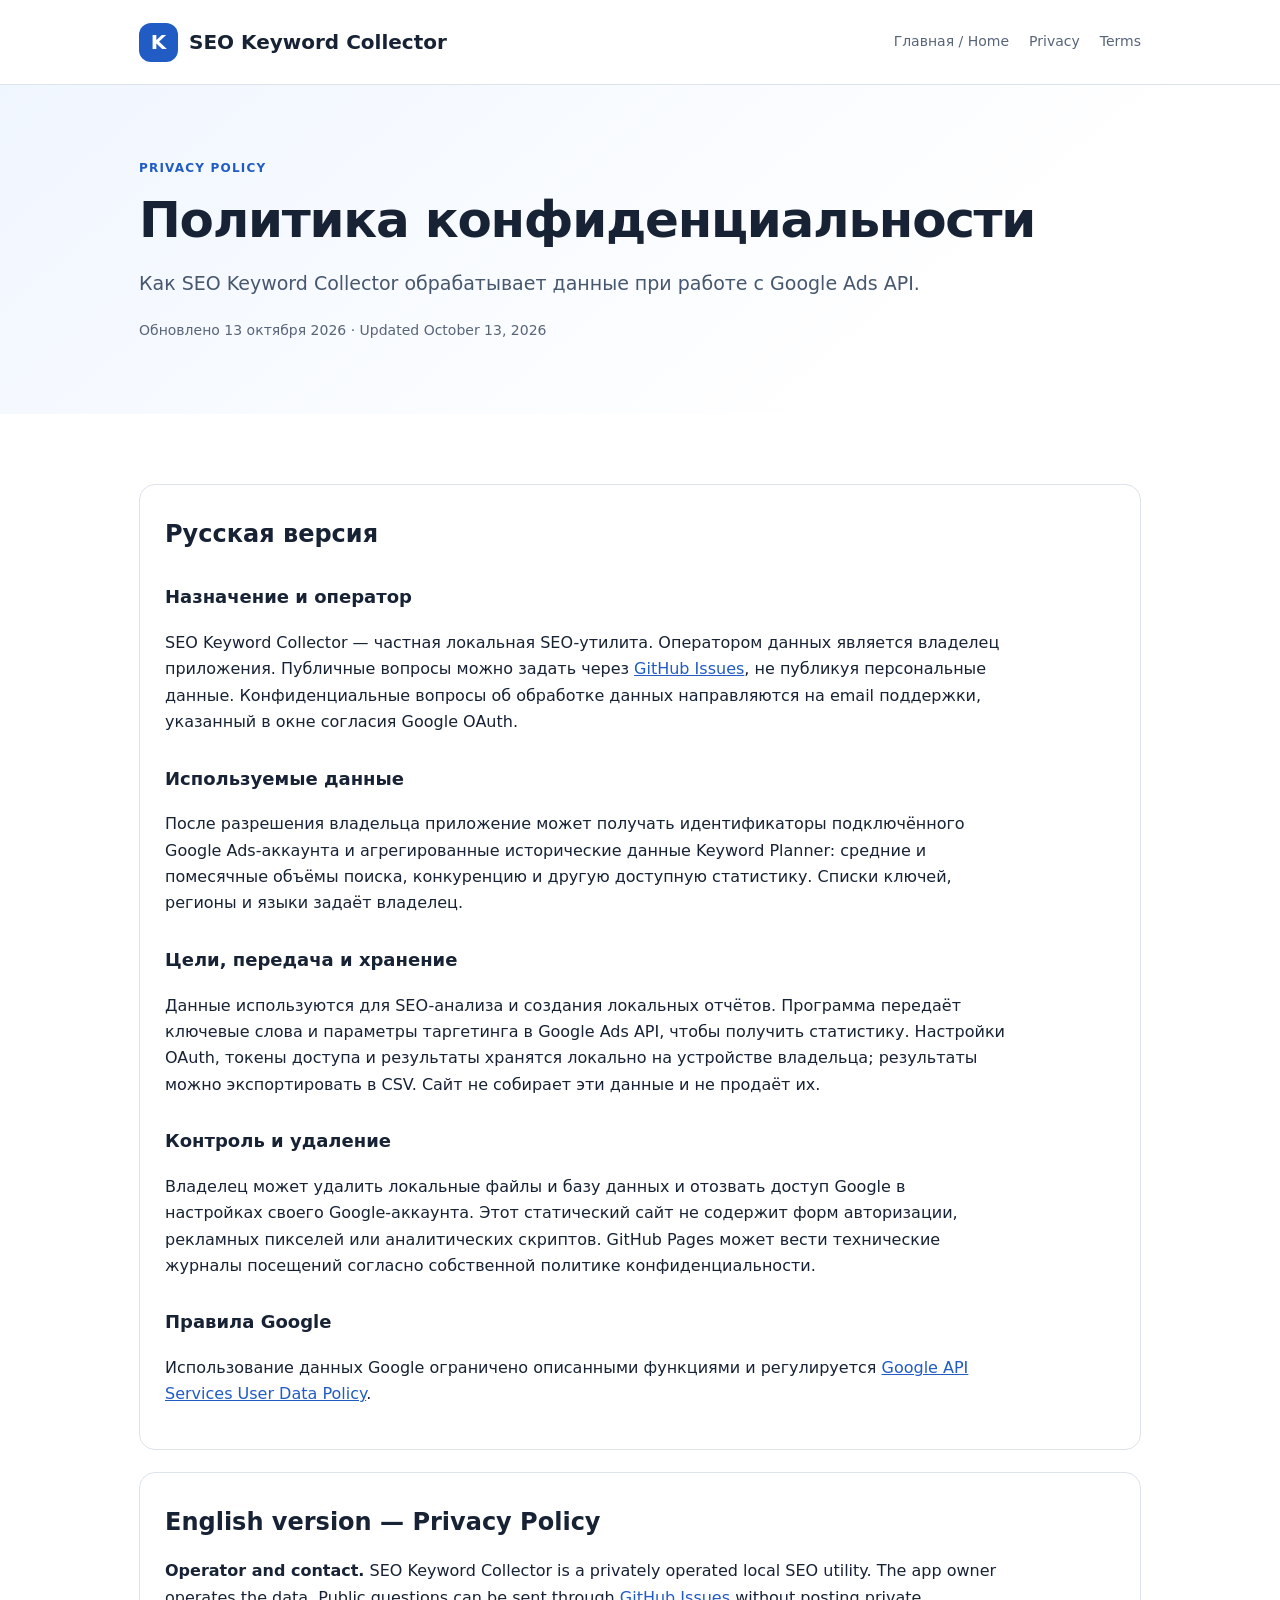
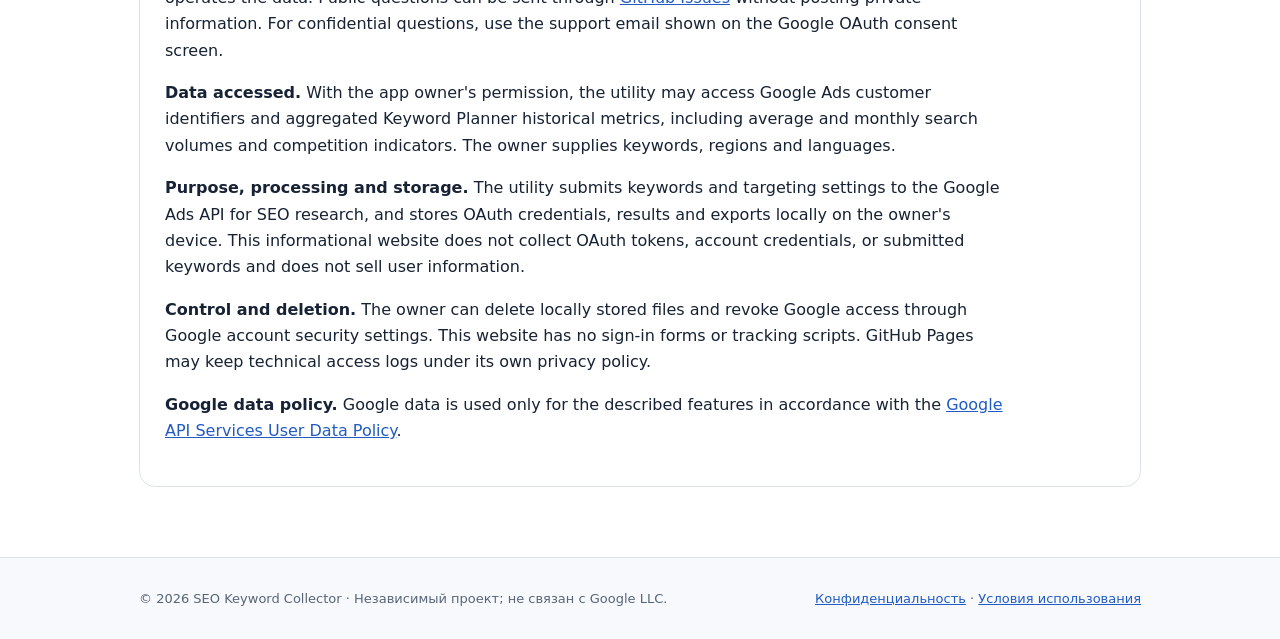
==== privacy.html @ 07c45382 "Publish SEO Keyword Collector site: privacy.html" ====
<!doctype html><html lang="ru"><head><meta charset="utf-8"><meta name="viewport" content="width=device-width,initial-scale=1"><meta name="description" content="Политика конфиденциальности SEO Keyword Collector."><title>Privacy Policy / Политика конфиденциальности — SEO Keyword Collector</title><link rel="stylesheet" href="/style.css"></head><body><header class="top"><div class="container"><a class="brand" href="/"><span>K</span>SEO Keyword Collector</a><nav><a href="/">Главная / Home</a><a href="/privacy.html">Privacy</a><a href="/terms.html">Terms</a></nav></div></header><main><section class="hero"><div class="container"><p class="eyebrow">Privacy Policy</p><h1>Политика конфиденциальности</h1><p class="lead">Как SEO Keyword Collector обрабатывает данные при работе с Google Ads API.</p><p class="small">Обновлено 13 октября 2026 · Updated October 13, 2026</p></div></section><section class="section"><div class="container"><div class="panel"><h2>Русская версия</h2><h3>Назначение и оператор</h3><p>SEO Keyword Collector — частная локальная SEO-утилита. Оператором данных является владелец приложения. Публичные вопросы можно задать через <a href="https://github.com/vera28101981/vera28101981.github.io/issues">GitHub Issues</a>, не публикуя персональные данные. Конфиденциальные вопросы об обработке данных направляются на email поддержки, указанный в окне согласия Google OAuth.</p><h3>Используемые данные</h3><p>После разрешения владельца приложение может получать идентификаторы подключённого Google Ads-аккаунта и агрегированные исторические данные Keyword Planner: средние и помесячные объёмы поиска, конкуренцию и другую доступную статистику. Списки ключей, регионы и языки задаёт владелец.</p><h3>Цели, передача и хранение</h3><p>Данные используются для SEO-анализа и создания локальных отчётов. Программа передаёт ключевые слова и параметры таргетинга в Google Ads API, чтобы получить статистику. Настройки OAuth, токены доступа и результаты хранятся локально на устройстве владельца; результаты можно экспортировать в CSV. Сайт не собирает эти данные и не продаёт их.</p><h3>Контроль и удаление</h3><p>Владелец может удалить локальные файлы и базу данных и отозвать доступ Google в настройках своего Google-аккаунта. Этот статический сайт не содержит форм авторизации, рекламных пикселей или аналитических скриптов. GitHub Pages может вести технические журналы посещений согласно собственной политике конфиденциальности.</p><h3>Правила Google</h3><p>Использование данных Google ограничено описанными функциями и регулируется <a href="https://developers.google.com/terms/api-services-user-data-policy">Google API Services User Data Policy</a>.</p></div><div class="panel"><h2>English version — Privacy Policy</h2><p><strong>Operator and contact.</strong> SEO Keyword Collector is a privately operated local SEO utility. The app owner operates the data. Public questions can be sent through <a href="https://github.com/vera28101981/vera28101981.github.io/issues">GitHub Issues</a> without posting private information. For confidential questions, use the support email shown on the Google OAuth consent screen.</p><p><strong>Data accessed.</strong> With the app owner's permission, the utility may access Google Ads customer identifiers and aggregated Keyword Planner historical metrics, including average and monthly search volumes and competition indicators. The owner supplies keywords, regions and languages.</p><p><strong>Purpose, processing and storage.</strong> The utility submits keywords and targeting settings to the Google Ads API for SEO research, and stores OAuth credentials, results and exports locally on the owner's device. This informational website does not collect OAuth tokens, account credentials, or submitted keywords and does not sell user information.</p><p><strong>Control and deletion.</strong> The owner can delete locally stored files and revoke Google access through Google account security settings. This website has no sign-in forms or tracking scripts. GitHub Pages may keep technical access logs under its own privacy policy.</p><p><strong>Google data policy.</strong> Google data is used only for the described features in accordance with the <a href="https://developers.google.com/terms/api-services-user-data-policy">Google API Services User Data Policy</a>.</p></div></div></section></main><footer class="foot"><div class="container"><span>© 2026 SEO Keyword Collector · Независимый проект; не связан с Google LLC.</span><span><a href="/privacy.html">Конфиденциальность</a> · <a href="/terms.html">Условия использования</a></span></div></footer></body></html>
---- style.css ----
:root{color-scheme:light;--ink:#172234;--muted:#586579;--edge:#dce3eb;--blue:#215bc4;--pale:#f3f7fc}*{box-sizing:border-box}html{scroll-behavior:smooth}body{margin:0;background:#fff;color:var(--ink);font:16px/1.65 system-ui,-apple-system,"Segoe UI",Arial,sans-serif}a{color:var(--blue)}a:hover{text-decoration:none}.container{max-width:1050px;margin:auto;padding:0 24px}.top{border-bottom:1px solid var(--edge);background:#fff}.top .container{display:flex;align-items:center;justify-content:space-between;gap:20px;flex-wrap:wrap;min-height:84px}.brand{font-weight:750;font-size:20px;color:var(--ink);text-decoration:none}.brand span{display:inline-grid;place-items:center;width:39px;height:39px;border-radius:12px;background:#215bc4;color:#fff;margin-right:11px}.top nav{display:flex;gap:20px;flex-wrap:wrap}.top nav a{color:var(--muted);font-size:14px;text-decoration:none}.top nav a:hover{color:var(--blue)}.hero{background:linear-gradient(140deg,#f0f6ff,#fff 75%);padding:62px 0 58px}.eyebrow{color:var(--blue);text-transform:uppercase;letter-spacing:.1em;font-size:12px;font-weight:750}.hero h1{font-size:clamp(30px,4vw,50px);line-height:1.13;max-width:900px;letter-spacing:-.025em;margin:13px 0 20px}.lead{font-size:19px;max-width:800px;color:#47576d}.section{padding:48px 0}.tag{display:inline-block;padding:7px 12px;border:1px solid #cadcf5;border-radius:25px;background:#fff;color:#335889;font-size:13px}.cards{display:grid;grid-template-columns:repeat(3,1fr);gap:18px;margin:25px 0}.card,.panel{border:1px solid var(--edge);border-radius:16px;padding:25px;background:#fff}.card h3{margin:4px 0 9px}.card p{color:var(--muted);margin:0}.panel{margin:22px 0}.panel h2{margin:5px 0 15px;font-size:24px}.panel h3{margin-top:28px;font-size:18px}.panel p{max-width:840px}.muted,.small{color:var(--muted)}.small{font-size:14px}.notice{border-left:4px solid var(--blue);background:var(--pale);padding:15px 20px;border-radius:0 10px 10px 0;margin:26px 0}.foot{background:#f7f9fc;border-top:1px solid var(--edge);padding:30px 0;color:var(--muted);font-size:13px}.foot .container{display:flex;flex-wrap:wrap;gap:14px;justify-content:space-between}@media(max-width:700px){.cards{grid-template-columns:1fr}.hero{padding:42px 0}.top .container{padding-top:15px;padding-bottom:16px}.top nav{gap:12px}.hero h1{font-size:34px}.lead{font-size:17px}}
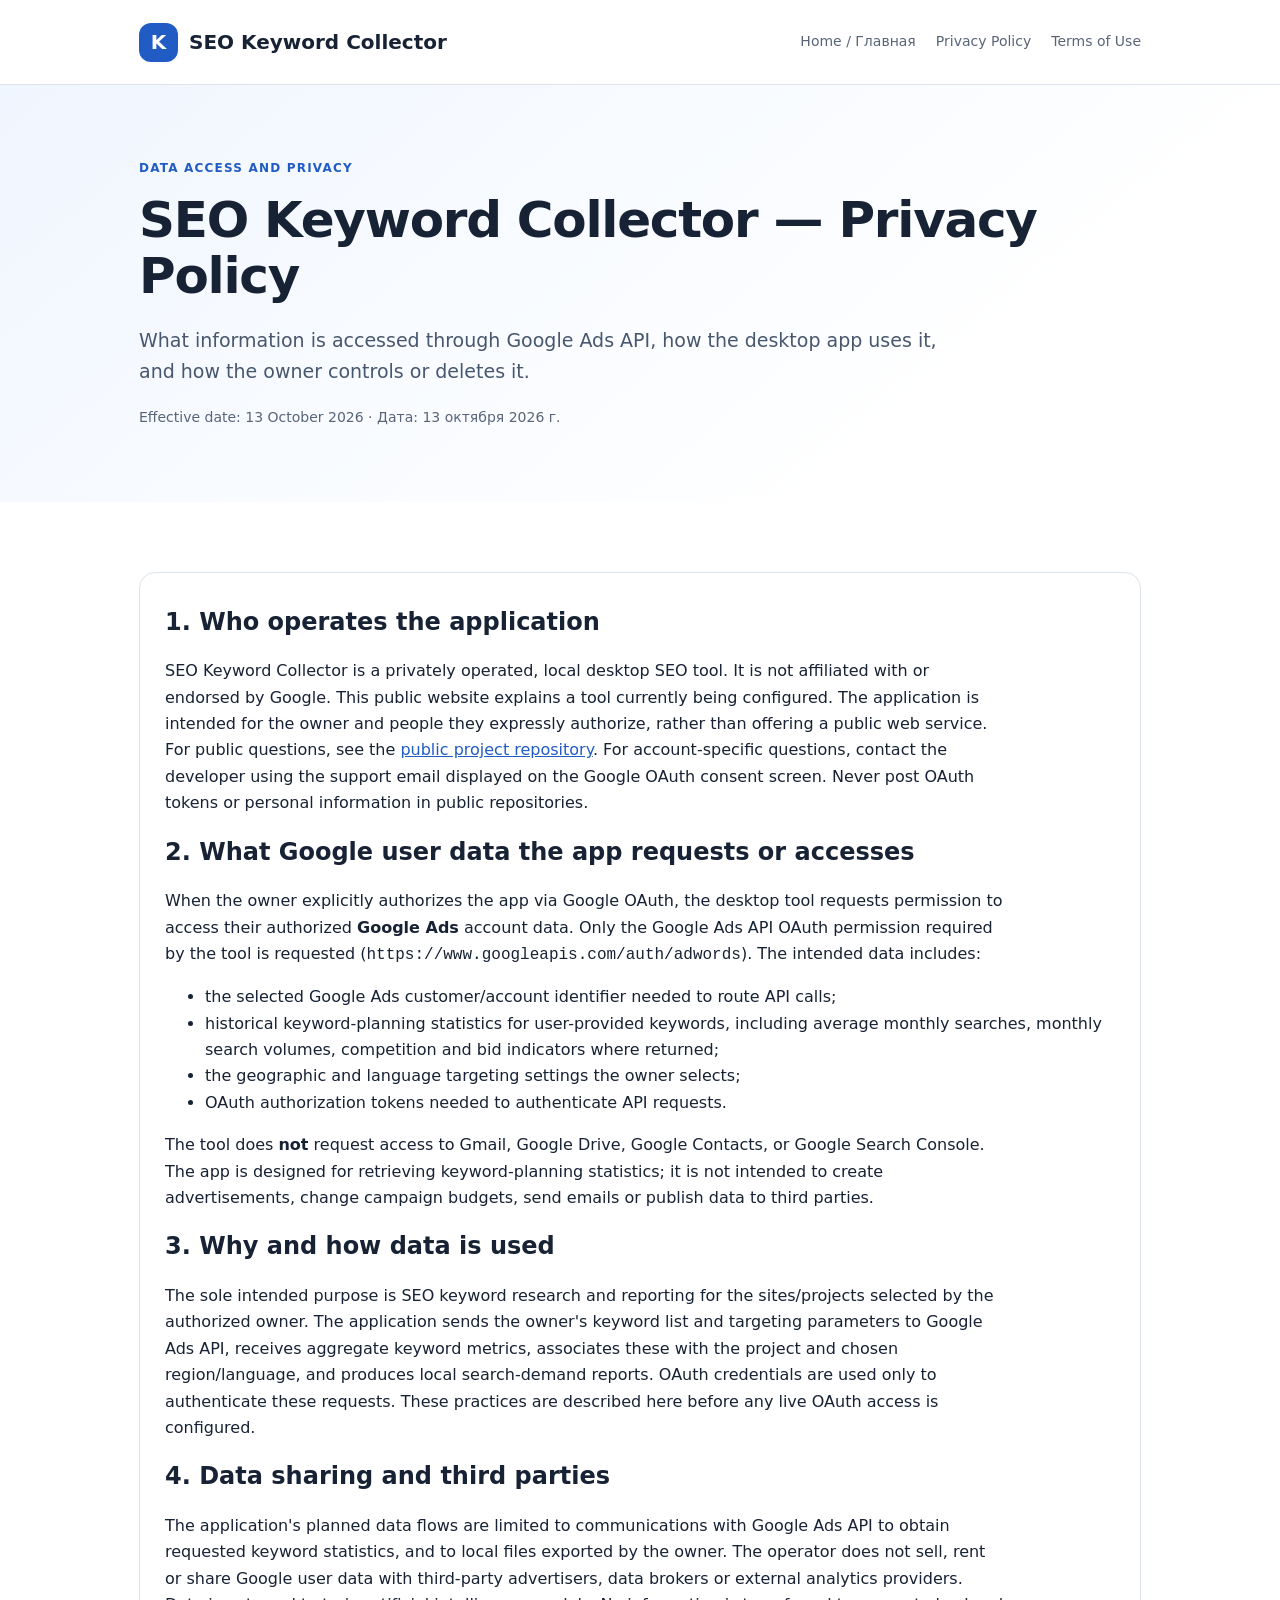
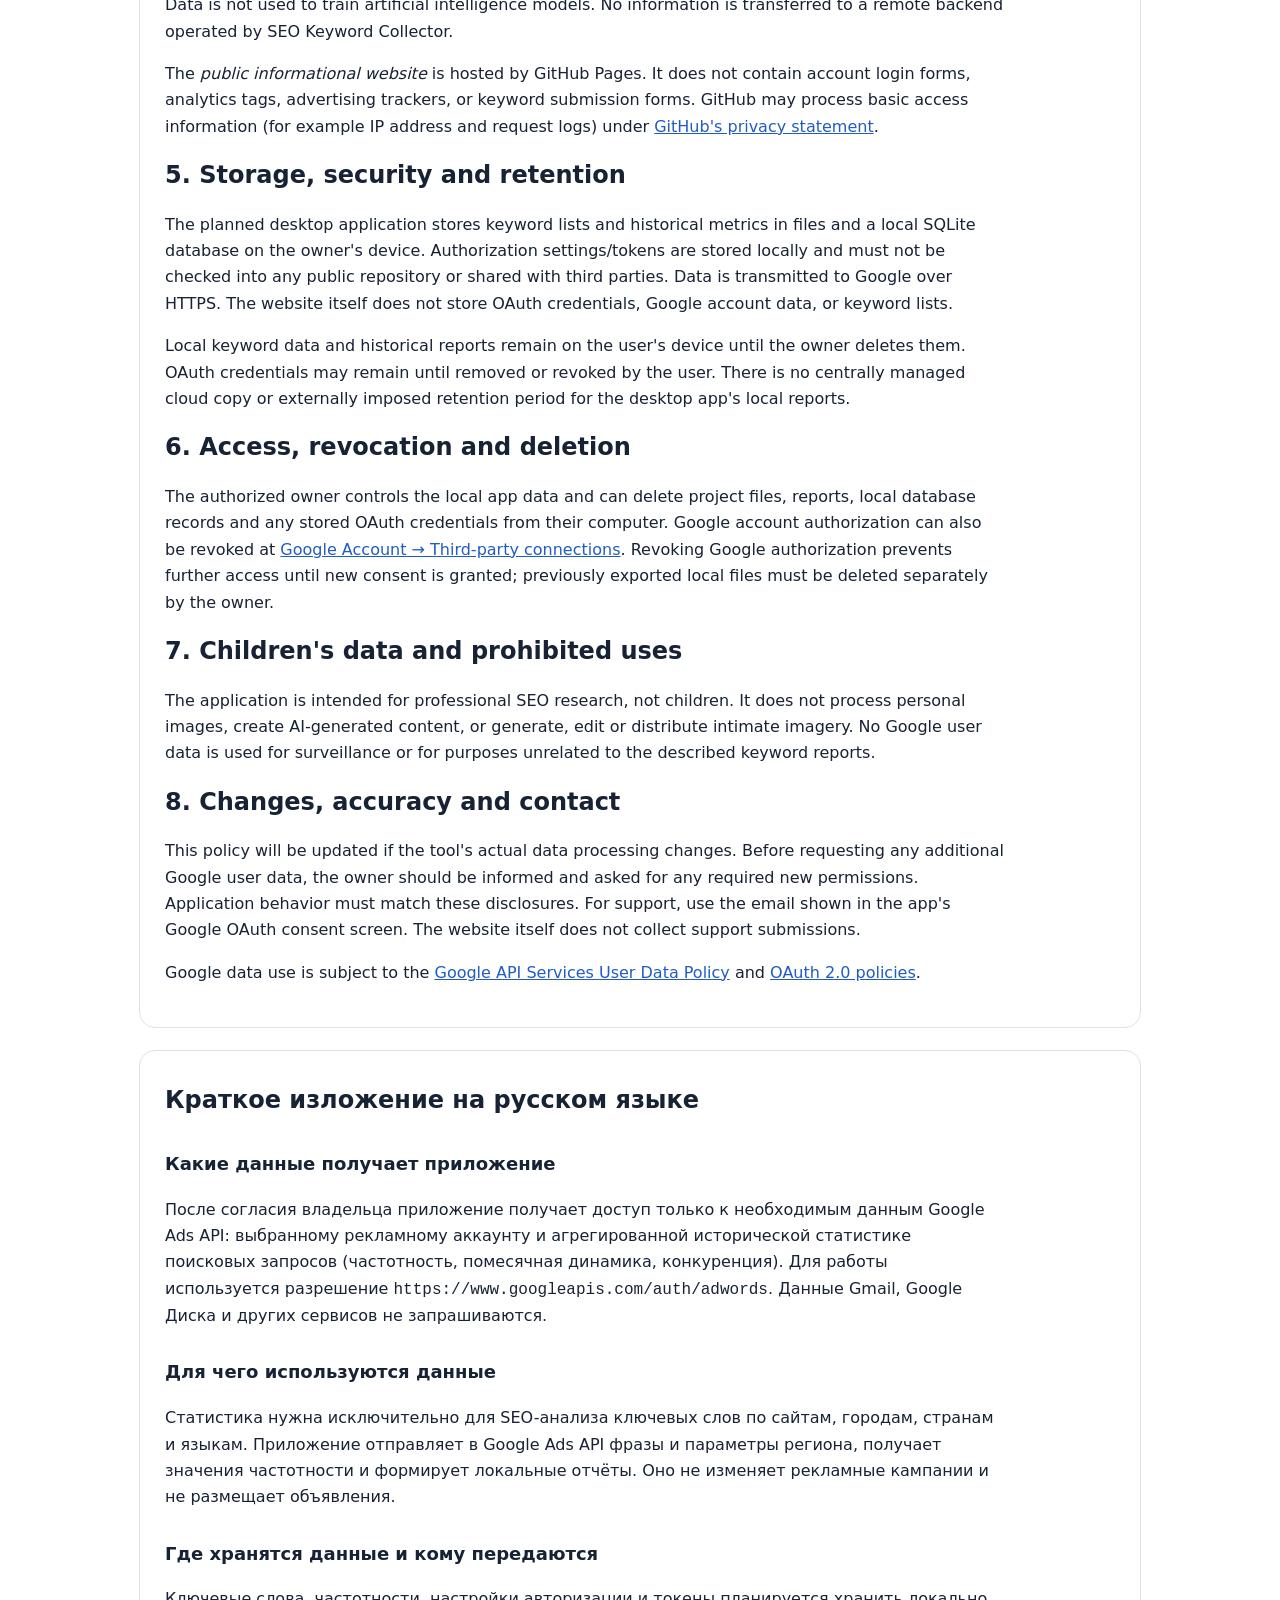
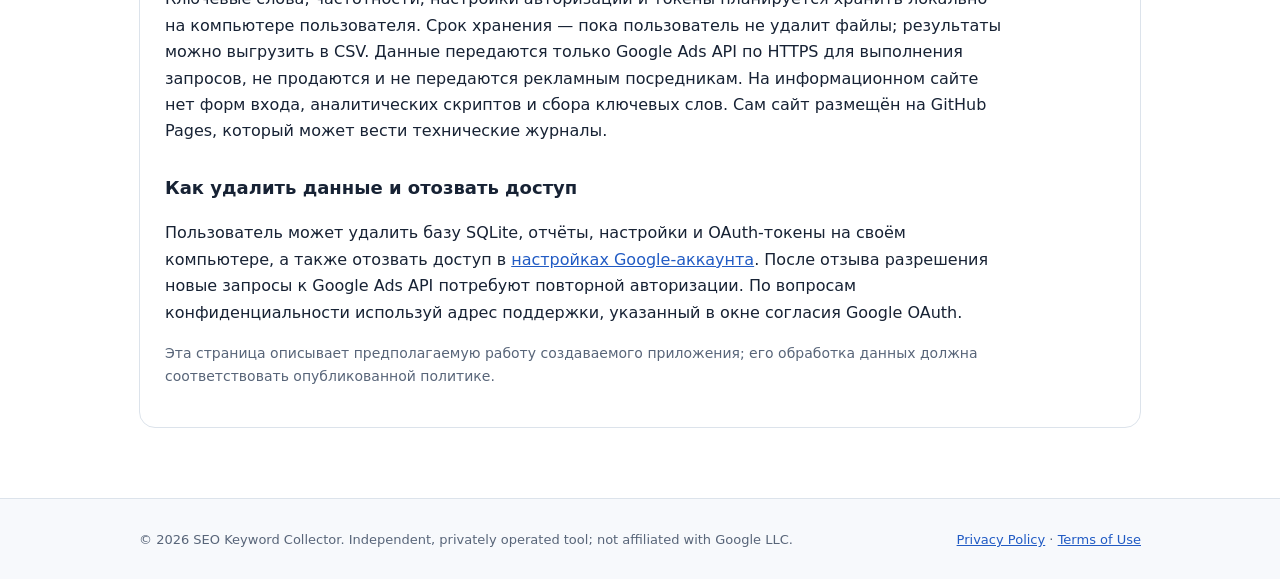
==== commit 3b6b5de3: "Clarify app functionality and privacy for Google OAuth verification" ====
--- a/privacy.html
+++ b/privacy.html
@@ -1 +1,32 @@
-<!doctype html><html lang="ru"><head><meta charset="utf-8"><meta name="viewport" content="width=device-width,initial-scale=1"><meta name="description" content="Политика конфиденциальности SEO Keyword Collector."><title>Privacy Policy / Политика конфиденциальности — SEO Keyword Collector</title><link rel="stylesheet" href="/style.css"></head><body><header class="top"><div class="container"><a class="brand" href="/"><span>K</span>SEO Keyword Collector</a><nav><a href="/">Главная / Home</a><a href="/privacy.html">Privacy</a><a href="/terms.html">Terms</a></nav></div></header><main><section class="hero"><div class="container"><p class="eyebrow">Privacy Policy</p><h1>Политика конфиденциальности</h1><p class="lead">Как SEO Keyword Collector обрабатывает данные при работе с Google Ads API.</p><p class="small">Обновлено 13 октября 2026 · Updated October 13, 2026</p></div></section><section class="section"><div class="container"><div class="panel"><h2>Русская версия</h2><h3>Назначение и оператор</h3><p>SEO Keyword Collector — частная локальная SEO-утилита. Оператором данных является владелец приложения. Публичные вопросы можно задать через <a href="https://github.com/vera28101981/vera28101981.github.io/issues">GitHub Issues</a>, не публикуя персональные данные. Конфиденциальные вопросы об обработке данных направляются на email поддержки, указанный в окне согласия Google OAuth.</p><h3>Используемые данные</h3><p>После разрешения владельца приложение может получать идентификаторы подключённого Google Ads-аккаунта и агрегированные исторические данные Keyword Planner: средние и помесячные объёмы поиска, конкуренцию и другую доступную статистику. Списки ключей, регионы и языки задаёт владелец.</p><h3>Цели, передача и хранение</h3><p>Данные используются для SEO-анализа и создания локальных отчётов. Программа передаёт ключевые слова и параметры таргетинга в Google Ads API, чтобы получить статистику. Настройки OAuth, токены доступа и результаты хранятся локально на устройстве владельца; результаты можно экспортировать в CSV. Сайт не собирает эти данные и не продаёт их.</p><h3>Контроль и удаление</h3><p>Владелец может удалить локальные файлы и базу данных и отозвать доступ Google в настройках своего Google-аккаунта. Этот статический сайт не содержит форм авторизации, рекламных пикселей или аналитических скриптов. GitHub Pages может вести технические журналы посещений согласно собственной политике конфиденциальности.</p><h3>Правила Google</h3><p>Использование данных Google ограничено описанными функциями и регулируется <a href="https://developers.google.com/terms/api-services-user-data-policy">Google API Services User Data Policy</a>.</p></div><div class="panel"><h2>English version — Privacy Policy</h2><p><strong>Operator and contact.</strong> SEO Keyword Collector is a privately operated local SEO utility. The app owner operates the data. Public questions can be sent through <a href="https://github.com/vera28101981/vera28101981.github.io/issues">GitHub Issues</a> without posting private information. For confidential questions, use the support email shown on the Google OAuth consent screen.</p><p><strong>Data accessed.</strong> With the app owner's permission, the utility may access Google Ads customer identifiers and aggregated Keyword Planner historical metrics, including average and monthly search volumes and competition indicators. The owner supplies keywords, regions and languages.</p><p><strong>Purpose, processing and storage.</strong> The utility submits keywords and targeting settings to the Google Ads API for SEO research, and stores OAuth credentials, results and exports locally on the owner's device. This informational website does not collect OAuth tokens, account credentials, or submitted keywords and does not sell user information.</p><p><strong>Control and deletion.</strong> The owner can delete locally stored files and revoke Google access through Google account security settings. This website has no sign-in forms or tracking scripts. GitHub Pages may keep technical access logs under its own privacy policy.</p><p><strong>Google data policy.</strong> Google data is used only for the described features in accordance with the <a href="https://developers.google.com/terms/api-services-user-data-policy">Google API Services User Data Policy</a>.</p></div></div></section></main><footer class="foot"><div class="container"><span>© 2026 SEO Keyword Collector · Независимый проект; не связан с Google LLC.</span><span><a href="/privacy.html">Конфиденциальность</a> · <a href="/terms.html">Условия использования</a></span></div></footer></body></html>+<!doctype html>
+<html lang="en">
+<head>
+<meta charset="utf-8">
+<meta name="viewport" content="width=device-width,initial-scale=1">
+<meta name="description" content="Privacy Policy for SEO Keyword Collector: Google Ads API authorization, data collection, usage, storage, disclosure, retention, and deletion.">
+<title>Privacy Policy — SEO Keyword Collector</title>
+<link rel="stylesheet" href="/style.css">
+</head>
+<body>
+<header class="top"><div class="container"><a class="brand" href="/"><span>K</span>SEO Keyword Collector</a><nav aria-label="Site navigation"><a href="/">Home / Главная</a><a href="/privacy.html">Privacy Policy</a><a href="/terms.html">Terms of Use</a></nav></div></header>
+<main><section class="hero"><div class="container"><p class="eyebrow">Data access and privacy</p><h1>SEO Keyword Collector — Privacy Policy</h1><p class="lead">What information is accessed through Google Ads API, how the desktop app uses it, and how the owner controls or deletes it.</p><p class="small">Effective date: 13 October 2026 · Дата: 13 октября 2026 г.</p></div></section>
+<section class="section"><div class="container"><div class="panel">
+<h2>1. Who operates the application</h2><p>SEO Keyword Collector is a privately operated, local desktop SEO tool. It is not affiliated with or endorsed by Google. This public website explains a tool currently being configured. The application is intended for the owner and people they expressly authorize, rather than offering a public web service. For public questions, see the <a href="https://github.com/vera28101981/vera28101981.github.io">public project repository</a>. For account-specific questions, contact the developer using the support email displayed on the Google OAuth consent screen. Never post OAuth tokens or personal information in public repositories.</p>
+<h2>2. What Google user data the app requests or accesses</h2><p>When the owner explicitly authorizes the app via Google OAuth, the desktop tool requests permission to access their authorized <strong>Google Ads</strong> account data. Only the Google Ads API OAuth permission required by the tool is requested (<code>https://www.googleapis.com/auth/adwords</code>). The intended data includes:</p>
+<ul><li>the selected Google Ads customer/account identifier needed to route API calls;</li><li>historical keyword-planning statistics for user-provided keywords, including average monthly searches, monthly search volumes, competition and bid indicators where returned;</li><li>the geographic and language targeting settings the owner selects;</li><li>OAuth authorization tokens needed to authenticate API requests.</li></ul>
+<p>The tool does <strong>not</strong> request access to Gmail, Google Drive, Google Contacts, or Google Search Console. The app is designed for retrieving keyword-planning statistics; it is not intended to create advertisements, change campaign budgets, send emails or publish data to third parties.</p>
+<h2>3. Why and how data is used</h2><p>The sole intended purpose is SEO keyword research and reporting for the sites/projects selected by the authorized owner. The application sends the owner's keyword list and targeting parameters to Google Ads API, receives aggregate keyword metrics, associates these with the project and chosen region/language, and produces local search-demand reports. OAuth credentials are used only to authenticate these requests. These practices are described here before any live OAuth access is configured.</p>
+<h2>4. Data sharing and third parties</h2><p>The application's planned data flows are limited to communications with Google Ads API to obtain requested keyword statistics, and to local files exported by the owner. The operator does not sell, rent or share Google user data with third-party advertisers, data brokers or external analytics providers. Data is not used to train artificial intelligence models. No information is transferred to a remote backend operated by SEO Keyword Collector.</p><p>The <em>public informational website</em> is hosted by GitHub Pages. It does not contain account login forms, analytics tags, advertising trackers, or keyword submission forms. GitHub may process basic access information (for example IP address and request logs) under <a href="https://docs.github.com/en/site-policy/privacy-policies/github-general-privacy-statement">GitHub's privacy statement</a>.</p>
+<h2>5. Storage, security and retention</h2><p>The planned desktop application stores keyword lists and historical metrics in files and a local SQLite database on the owner's device. Authorization settings/tokens are stored locally and must not be checked into any public repository or shared with third parties. Data is transmitted to Google over HTTPS. The website itself does not store OAuth credentials, Google account data, or keyword lists.</p><p>Local keyword data and historical reports remain on the user's device until the owner deletes them. OAuth credentials may remain until removed or revoked by the user. There is no centrally managed cloud copy or externally imposed retention period for the desktop app's local reports.</p>
+<h2>6. Access, revocation and deletion</h2><p>The authorized owner controls the local app data and can delete project files, reports, local database records and any stored OAuth credentials from their computer. Google account authorization can also be revoked at <a href="https://myaccount.google.com/connections">Google Account → Third-party connections</a>. Revoking Google authorization prevents further access until new consent is granted; previously exported local files must be deleted separately by the owner.</p>
+<h2>7. Children's data and prohibited uses</h2><p>The application is intended for professional SEO research, not children. It does not process personal images, create AI-generated content, or generate, edit or distribute intimate imagery. No Google user data is used for surveillance or for purposes unrelated to the described keyword reports.</p>
+<h2>8. Changes, accuracy and contact</h2><p>This policy will be updated if the tool's actual data processing changes. Before requesting any additional Google user data, the owner should be informed and asked for any required new permissions. Application behavior must match these disclosures. For support, use the email shown in the app's Google OAuth consent screen. The website itself does not collect support submissions.</p>
+<p>Google data use is subject to the <a href="https://developers.google.com/terms/api-services-user-data-policy">Google API Services User Data Policy</a> and <a href="https://developers.google.com/identity/protocols/oauth2/policies">OAuth 2.0 policies</a>.</p>
+</div>
+<div class="panel"><h2>Краткое изложение на русском языке</h2>
+<h3>Какие данные получает приложение</h3><p>После согласия владельца приложение получает доступ только к необходимым данным Google Ads API: выбранному рекламному аккаунту и агрегированной исторической статистике поисковых запросов (частотность, помесячная динамика, конкуренция). Для работы используется разрешение <code>https://www.googleapis.com/auth/adwords</code>. Данные Gmail, Google Диска и других сервисов не запрашиваются.</p>
+<h3>Для чего используются данные</h3><p>Статистика нужна исключительно для SEO-анализа ключевых слов по сайтам, городам, странам и языкам. Приложение отправляет в Google Ads API фразы и параметры региона, получает значения частотности и формирует локальные отчёты. Оно не изменяет рекламные кампании и не размещает объявления.</p>
+<h3>Где хранятся данные и кому передаются</h3><p>Ключевые слова, частотности, настройки авторизации и токены планируется хранить локально на компьютере пользователя. Срок хранения — пока пользователь не удалит файлы; результаты можно выгрузить в CSV. Данные передаются только Google Ads API по HTTPS для выполнения запросов, не продаются и не передаются рекламным посредникам. На информационном сайте нет форм входа, аналитических скриптов и сбора ключевых слов. Сам сайт размещён на GitHub Pages, который может вести технические журналы.</p>
+<h3>Как удалить данные и отозвать доступ</h3><p>Пользователь может удалить базу SQLite, отчёты, настройки и OAuth-токены на своём компьютере, а также отозвать доступ в <a href="https://myaccount.google.com/connections">настройках Google-аккаунта</a>. После отзыва разрешения новые запросы к Google Ads API потребуют повторной авторизации. По вопросам конфиденциальности используй адрес поддержки, указанный в окне согласия Google OAuth.</p>
+<p class="small">Эта страница описывает предполагаемую работу создаваемого приложения; его обработка данных должна соответствовать опубликованной политике.</p>
+</div></div></section></main><footer class="foot"><div class="container"><span>© 2026 SEO Keyword Collector. Independent, privately operated tool; not affiliated with Google LLC.</span><span><a href="/privacy.html">Privacy Policy</a> · <a href="/terms.html">Terms of Use</a></span></div></footer></body></html>
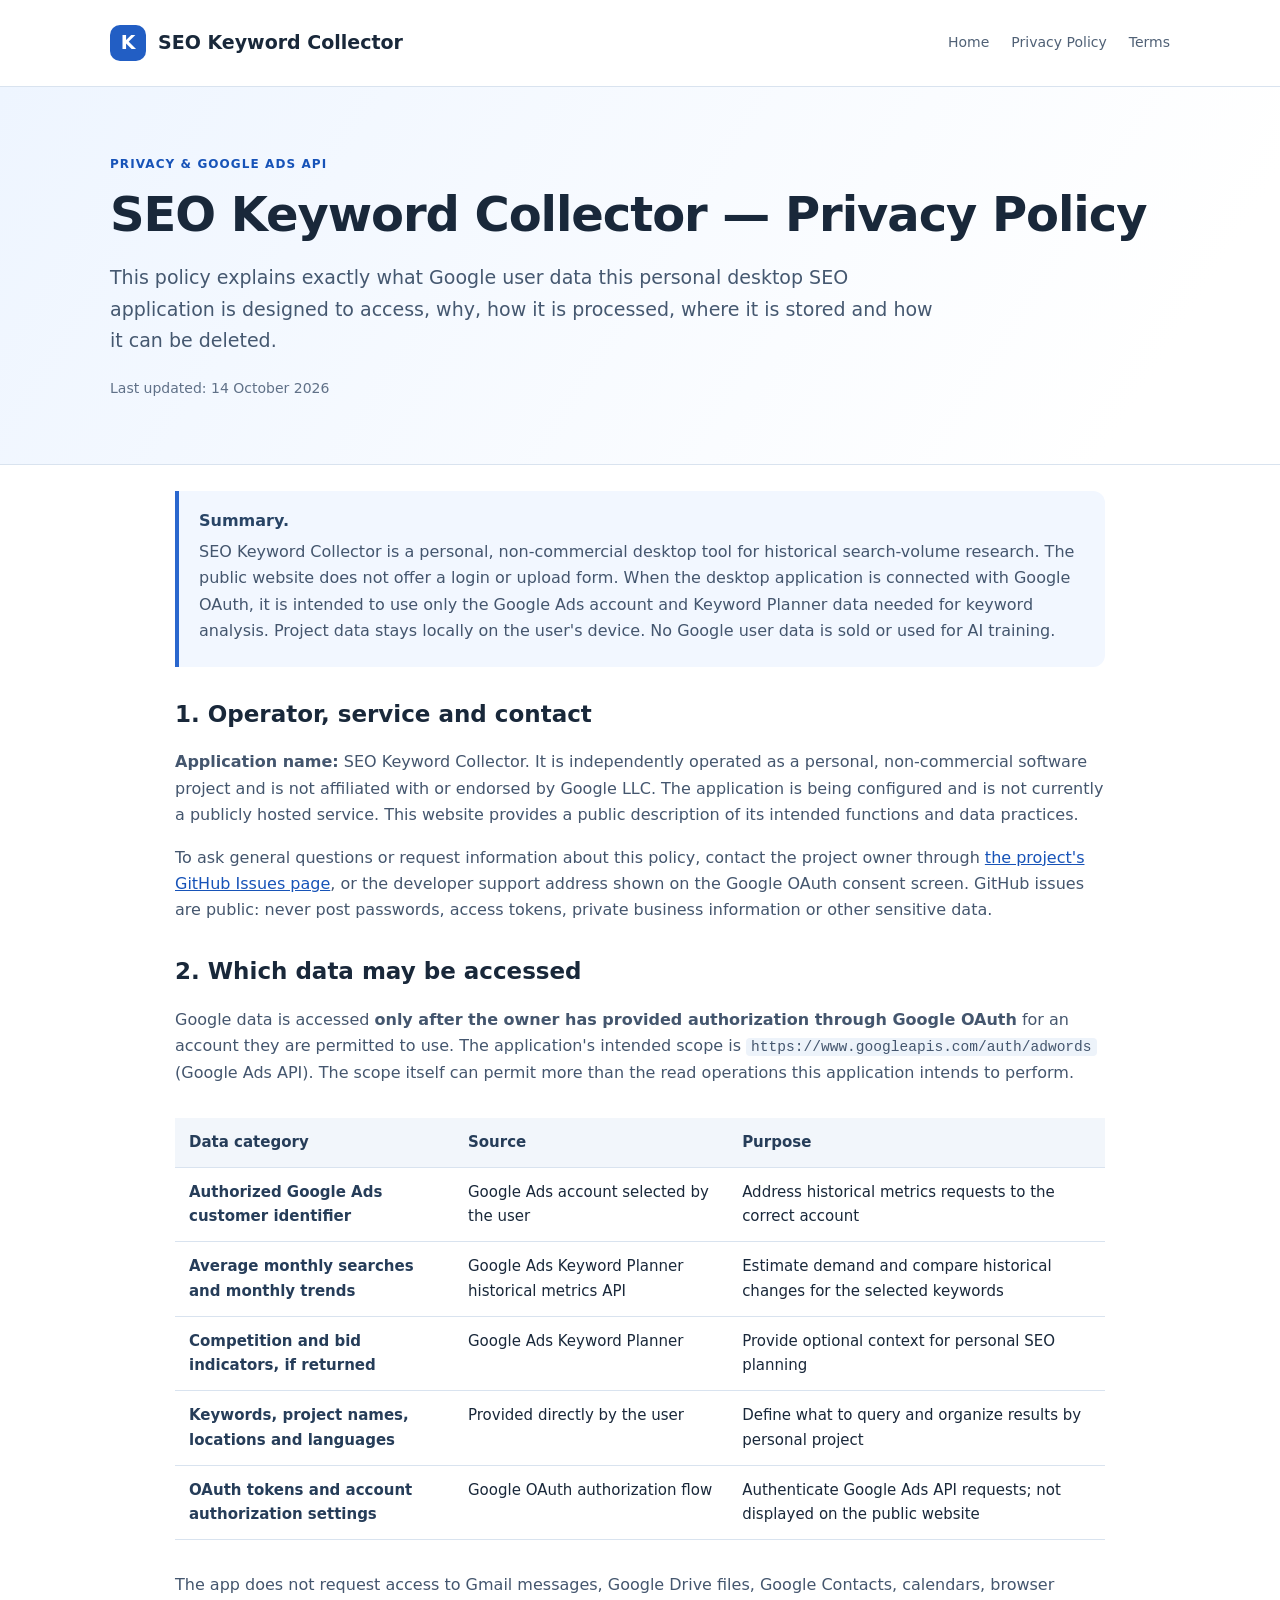
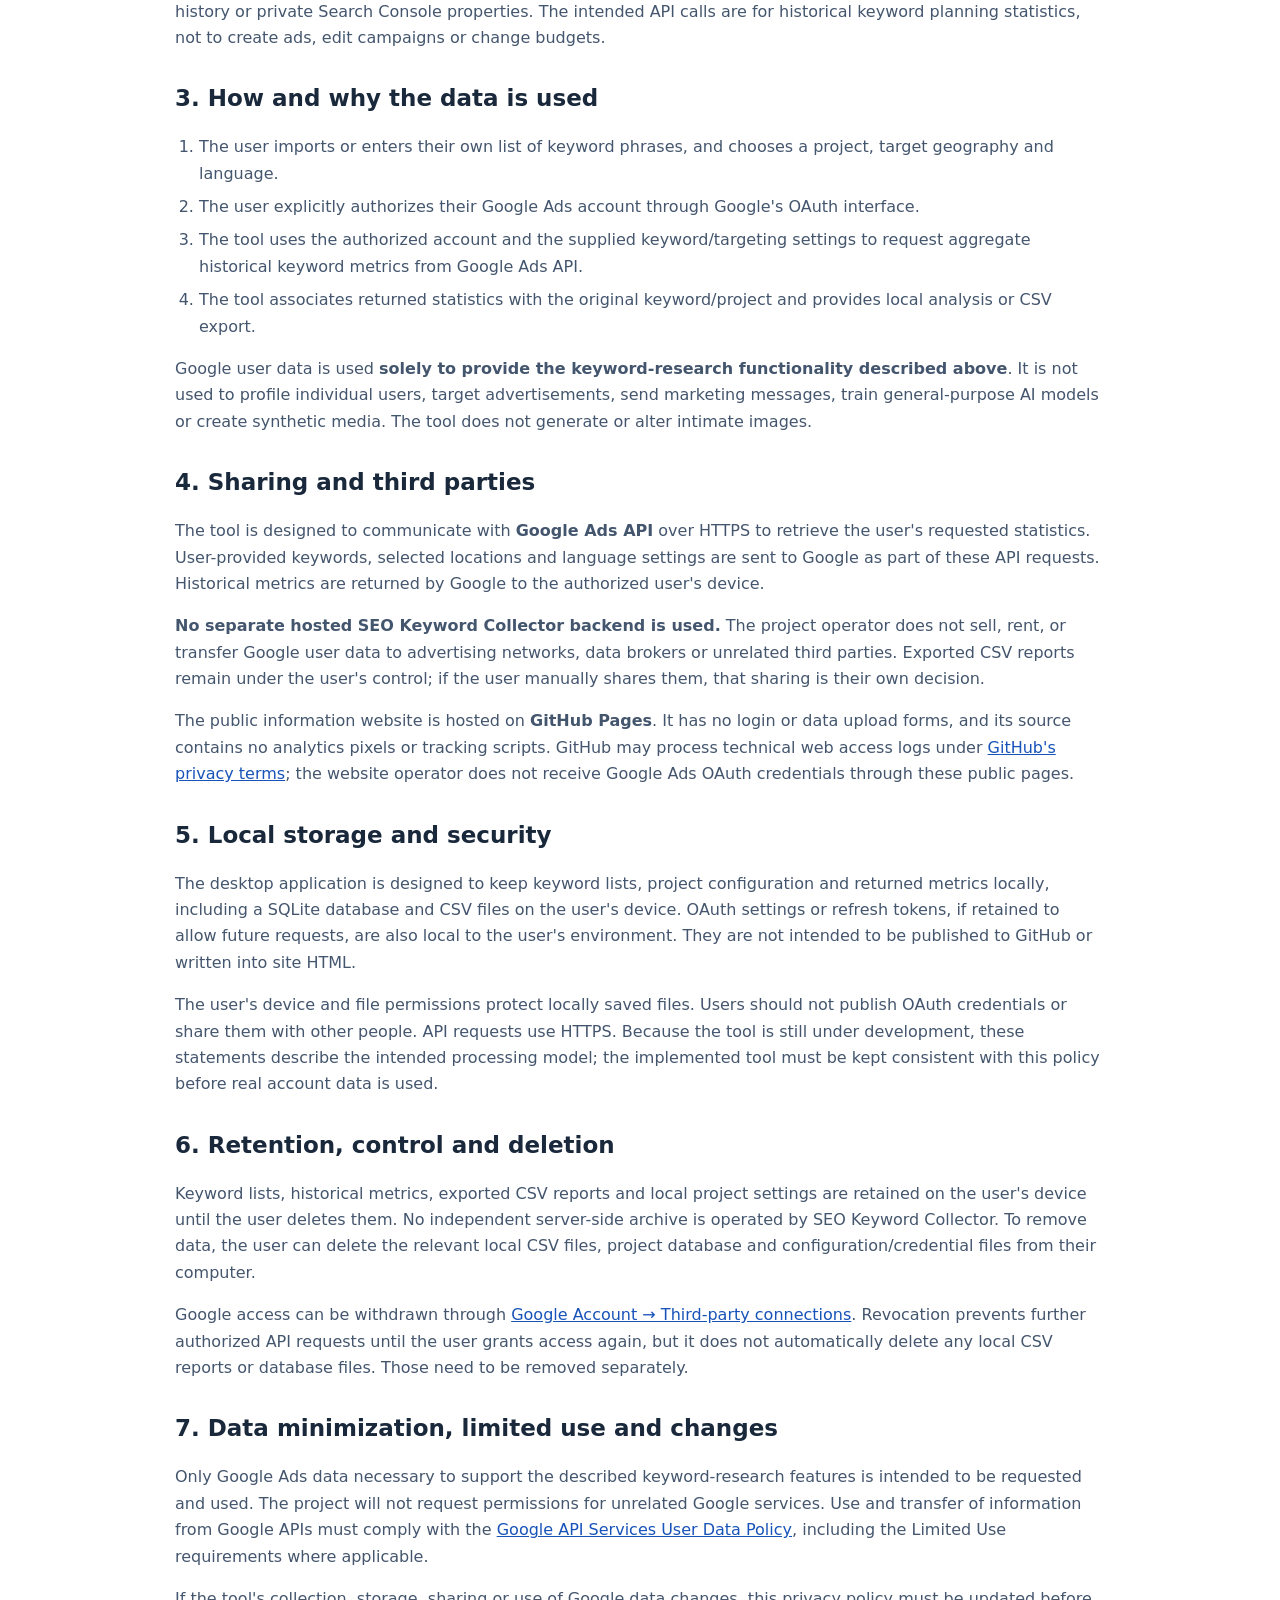
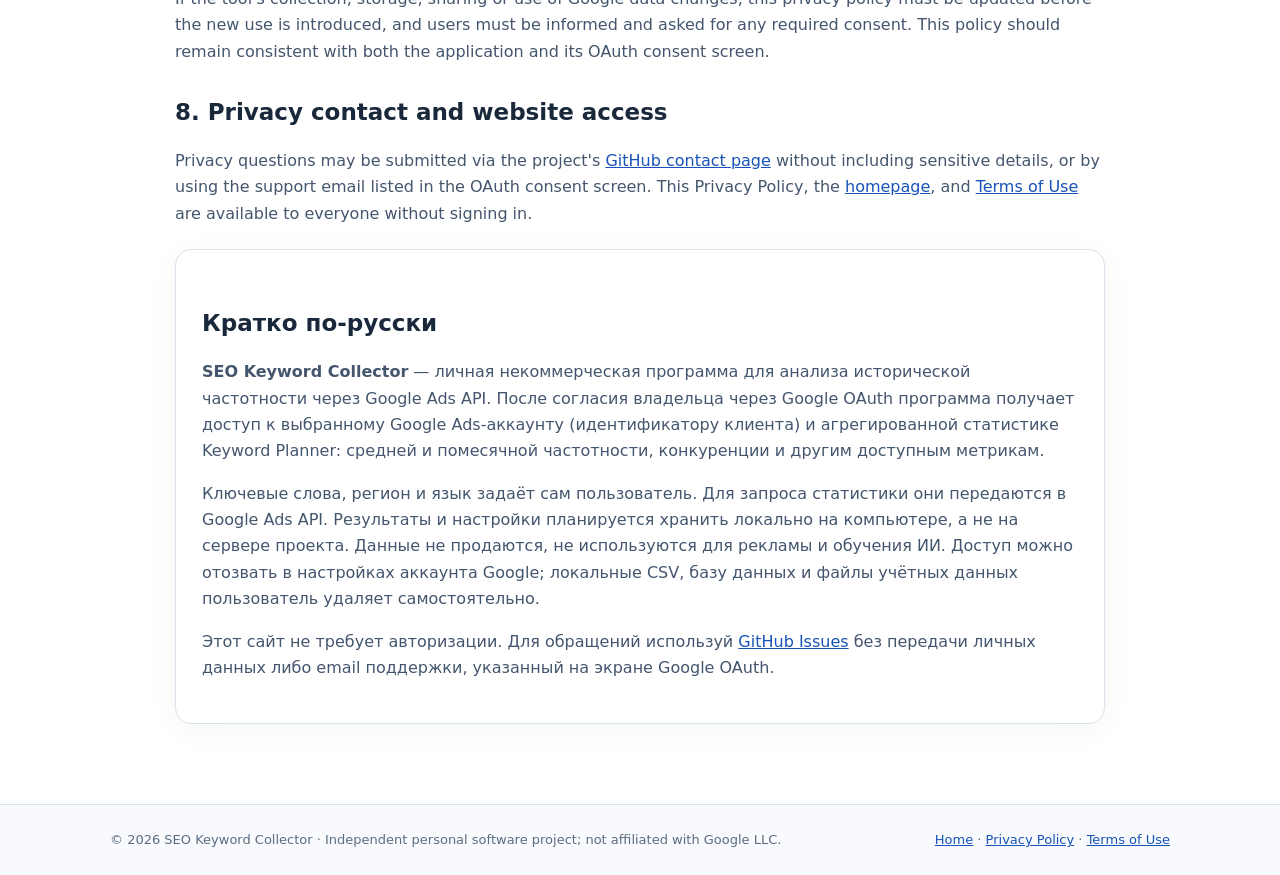
==== commit b831fd04: "Improve public OAuth verification disclosures and accessibility: privacy.html" ====
--- a/privacy.html
+++ b/privacy.html
@@ -2,31 +2,68 @@
 <html lang="en">
 <head>
 <meta charset="utf-8">
-<meta name="viewport" content="width=device-width,initial-scale=1">
-<meta name="description" content="Privacy Policy for SEO Keyword Collector: Google Ads API authorization, data collection, usage, storage, disclosure, retention, and deletion.">
-<title>Privacy Policy — SEO Keyword Collector</title>
+<meta name="viewport" content="width=device-width, initial-scale=1">
+<meta name="description" content="Detailed privacy policy for SEO Keyword Collector: Google Ads API OAuth scope, exact data requested, purpose, local storage, sharing, retention, deletion and contact.">
+<meta name="robots" content="index,follow">
+<link rel="canonical" href="https://seo-keyword-collector.xyz/privacy.html">
+<title>SEO Keyword Collector — Privacy Policy</title>
 <link rel="stylesheet" href="/style.css">
+
 </head>
 <body>
-<header class="top"><div class="container"><a class="brand" href="/"><span>K</span>SEO Keyword Collector</a><nav aria-label="Site navigation"><a href="/">Home / Главная</a><a href="/privacy.html">Privacy Policy</a><a href="/terms.html">Terms of Use</a></nav></div></header>
-<main><section class="hero"><div class="container"><p class="eyebrow">Data access and privacy</p><h1>SEO Keyword Collector — Privacy Policy</h1><p class="lead">What information is accessed through Google Ads API, how the desktop app uses it, and how the owner controls or deletes it.</p><p class="small">Effective date: 13 October 2026 · Дата: 13 октября 2026 г.</p></div></section>
-<section class="section"><div class="container"><div class="panel">
-<h2>1. Who operates the application</h2><p>SEO Keyword Collector is a privately operated, local desktop SEO tool. It is not affiliated with or endorsed by Google. This public website explains a tool currently being configured. The application is intended for the owner and people they expressly authorize, rather than offering a public web service. For public questions, see the <a href="https://github.com/vera28101981/vera28101981.github.io">public project repository</a>. For account-specific questions, contact the developer using the support email displayed on the Google OAuth consent screen. Never post OAuth tokens or personal information in public repositories.</p>
-<h2>2. What Google user data the app requests or accesses</h2><p>When the owner explicitly authorizes the app via Google OAuth, the desktop tool requests permission to access their authorized <strong>Google Ads</strong> account data. Only the Google Ads API OAuth permission required by the tool is requested (<code>https://www.googleapis.com/auth/adwords</code>). The intended data includes:</p>
-<ul><li>the selected Google Ads customer/account identifier needed to route API calls;</li><li>historical keyword-planning statistics for user-provided keywords, including average monthly searches, monthly search volumes, competition and bid indicators where returned;</li><li>the geographic and language targeting settings the owner selects;</li><li>OAuth authorization tokens needed to authenticate API requests.</li></ul>
-<p>The tool does <strong>not</strong> request access to Gmail, Google Drive, Google Contacts, or Google Search Console. The app is designed for retrieving keyword-planning statistics; it is not intended to create advertisements, change campaign budgets, send emails or publish data to third parties.</p>
-<h2>3. Why and how data is used</h2><p>The sole intended purpose is SEO keyword research and reporting for the sites/projects selected by the authorized owner. The application sends the owner's keyword list and targeting parameters to Google Ads API, receives aggregate keyword metrics, associates these with the project and chosen region/language, and produces local search-demand reports. OAuth credentials are used only to authenticate these requests. These practices are described here before any live OAuth access is configured.</p>
-<h2>4. Data sharing and third parties</h2><p>The application's planned data flows are limited to communications with Google Ads API to obtain requested keyword statistics, and to local files exported by the owner. The operator does not sell, rent or share Google user data with third-party advertisers, data brokers or external analytics providers. Data is not used to train artificial intelligence models. No information is transferred to a remote backend operated by SEO Keyword Collector.</p><p>The <em>public informational website</em> is hosted by GitHub Pages. It does not contain account login forms, analytics tags, advertising trackers, or keyword submission forms. GitHub may process basic access information (for example IP address and request logs) under <a href="https://docs.github.com/en/site-policy/privacy-policies/github-general-privacy-statement">GitHub's privacy statement</a>.</p>
-<h2>5. Storage, security and retention</h2><p>The planned desktop application stores keyword lists and historical metrics in files and a local SQLite database on the owner's device. Authorization settings/tokens are stored locally and must not be checked into any public repository or shared with third parties. Data is transmitted to Google over HTTPS. The website itself does not store OAuth credentials, Google account data, or keyword lists.</p><p>Local keyword data and historical reports remain on the user's device until the owner deletes them. OAuth credentials may remain until removed or revoked by the user. There is no centrally managed cloud copy or externally imposed retention period for the desktop app's local reports.</p>
-<h2>6. Access, revocation and deletion</h2><p>The authorized owner controls the local app data and can delete project files, reports, local database records and any stored OAuth credentials from their computer. Google account authorization can also be revoked at <a href="https://myaccount.google.com/connections">Google Account → Third-party connections</a>. Revoking Google authorization prevents further access until new consent is granted; previously exported local files must be deleted separately by the owner.</p>
-<h2>7. Children's data and prohibited uses</h2><p>The application is intended for professional SEO research, not children. It does not process personal images, create AI-generated content, or generate, edit or distribute intimate imagery. No Google user data is used for surveillance or for purposes unrelated to the described keyword reports.</p>
-<h2>8. Changes, accuracy and contact</h2><p>This policy will be updated if the tool's actual data processing changes. Before requesting any additional Google user data, the owner should be informed and asked for any required new permissions. Application behavior must match these disclosures. For support, use the email shown in the app's Google OAuth consent screen. The website itself does not collect support submissions.</p>
-<p>Google data use is subject to the <a href="https://developers.google.com/terms/api-services-user-data-policy">Google API Services User Data Policy</a> and <a href="https://developers.google.com/identity/protocols/oauth2/policies">OAuth 2.0 policies</a>.</p>
-</div>
-<div class="panel"><h2>Краткое изложение на русском языке</h2>
-<h3>Какие данные получает приложение</h3><p>После согласия владельца приложение получает доступ только к необходимым данным Google Ads API: выбранному рекламному аккаунту и агрегированной исторической статистике поисковых запросов (частотность, помесячная динамика, конкуренция). Для работы используется разрешение <code>https://www.googleapis.com/auth/adwords</code>. Данные Gmail, Google Диска и других сервисов не запрашиваются.</p>
-<h3>Для чего используются данные</h3><p>Статистика нужна исключительно для SEO-анализа ключевых слов по сайтам, городам, странам и языкам. Приложение отправляет в Google Ads API фразы и параметры региона, получает значения частотности и формирует локальные отчёты. Оно не изменяет рекламные кампании и не размещает объявления.</p>
-<h3>Где хранятся данные и кому передаются</h3><p>Ключевые слова, частотности, настройки авторизации и токены планируется хранить локально на компьютере пользователя. Срок хранения — пока пользователь не удалит файлы; результаты можно выгрузить в CSV. Данные передаются только Google Ads API по HTTPS для выполнения запросов, не продаются и не передаются рекламным посредникам. На информационном сайте нет форм входа, аналитических скриптов и сбора ключевых слов. Сам сайт размещён на GitHub Pages, который может вести технические журналы.</p>
-<h3>Как удалить данные и отозвать доступ</h3><p>Пользователь может удалить базу SQLite, отчёты, настройки и OAuth-токены на своём компьютере, а также отозвать доступ в <a href="https://myaccount.google.com/connections">настройках Google-аккаунта</a>. После отзыва разрешения новые запросы к Google Ads API потребуют повторной авторизации. По вопросам конфиденциальности используй адрес поддержки, указанный в окне согласия Google OAuth.</p>
-<p class="small">Эта страница описывает предполагаемую работу создаваемого приложения; его обработка данных должна соответствовать опубликованной политике.</p>
-</div></div></section></main><footer class="foot"><div class="container"><span>© 2026 SEO Keyword Collector. Independent, privately operated tool; not affiliated with Google LLC.</span><span><a href="/privacy.html">Privacy Policy</a> · <a href="/terms.html">Terms of Use</a></span></div></footer></body></html>+<a class="skip" href="#main">Skip to content</a>
+<header class="site-header"><div class="wrap header-inner">
+<a class="brand" href="/" aria-label="SEO Keyword Collector home"><span class="brand-mark" aria-hidden="true">K</span><span>SEO Keyword Collector</span></a>
+<nav aria-label="Primary navigation"><a href="/">Home</a><a href="/privacy.html">Privacy Policy</a><a href="/terms.html">Terms</a></nav>
+</div></header>
+<main id="main">
+<section class="hero"><div class="wrap"><p class="eyebrow">Privacy & Google Ads API</p><h1>SEO Keyword Collector — Privacy Policy</h1>
+<p class="lead">This policy explains exactly what Google user data this personal desktop SEO application is designed to access, why, how it is processed, where it is stored and how it can be deleted.</p>
+<p class="small">Last updated: 14 October 2026</p>
+</div></section>
+<div class="wrap prose">
+<div class="notice"><strong>Summary.</strong><p>SEO Keyword Collector is a personal, non-commercial desktop tool for historical search-volume research. The public website does not offer a login or upload form. When the desktop application is connected with Google OAuth, it is intended to use only the Google Ads account and Keyword Planner data needed for keyword analysis. Project data stays locally on the user's device. No Google user data is sold or used for AI training.</p></div>
+<h2>1. Operator, service and contact</h2>
+<p><strong>Application name:</strong> SEO Keyword Collector. It is independently operated as a personal, non-commercial software project and is not affiliated with or endorsed by Google LLC. The application is being configured and is not currently a publicly hosted service. This website provides a public description of its intended functions and data practices.</p>
+<p>To ask general questions or request information about this policy, contact the project owner through <a href="https://github.com/vera28101981/vera28101981.github.io/issues">the project's GitHub Issues page</a>, or the developer support address shown on the Google OAuth consent screen. GitHub issues are public: never post passwords, access tokens, private business information or other sensitive data.</p>
+<h2>2. Which data may be accessed</h2>
+<p>Google data is accessed <strong>only after the owner has provided authorization through Google OAuth</strong> for an account they are permitted to use. The application's intended scope is <code>https://www.googleapis.com/auth/adwords</code> (Google Ads API). The scope itself can permit more than the read operations this application intends to perform.</p>
+<div class="table-wrap"><table><thead><tr><th>Data category</th><th>Source</th><th>Purpose</th></tr></thead><tbody>
+<tr><td>Authorized Google Ads customer identifier</td><td>Google Ads account selected by the user</td><td>Address historical metrics requests to the correct account</td></tr>
+<tr><td>Average monthly searches and monthly trends</td><td>Google Ads Keyword Planner historical metrics API</td><td>Estimate demand and compare historical changes for the selected keywords</td></tr>
+<tr><td>Competition and bid indicators, if returned</td><td>Google Ads Keyword Planner</td><td>Provide optional context for personal SEO planning</td></tr>
+<tr><td>Keywords, project names, locations and languages</td><td>Provided directly by the user</td><td>Define what to query and organize results by personal project</td></tr>
+<tr><td>OAuth tokens and account authorization settings</td><td>Google OAuth authorization flow</td><td>Authenticate Google Ads API requests; not displayed on the public website</td></tr>
+</tbody></table></div>
+<p>The app does not request access to Gmail messages, Google Drive files, Google Contacts, calendars, browser history or private Search Console properties. The intended API calls are for historical keyword planning statistics, not to create ads, edit campaigns or change budgets.</p>
+<h2>3. How and why the data is used</h2>
+<ol>
+<li>The user imports or enters their own list of keyword phrases, and chooses a project, target geography and language.</li>
+<li>The user explicitly authorizes their Google Ads account through Google's OAuth interface.</li>
+<li>The tool uses the authorized account and the supplied keyword/targeting settings to request aggregate historical keyword metrics from Google Ads API.</li>
+<li>The tool associates returned statistics with the original keyword/project and provides local analysis or CSV export.</li>
+</ol>
+<p>Google user data is used <strong>solely to provide the keyword-research functionality described above</strong>. It is not used to profile individual users, target advertisements, send marketing messages, train general-purpose AI models or create synthetic media. The tool does not generate or alter intimate images.</p>
+<h2>4. Sharing and third parties</h2>
+<p>The tool is designed to communicate with <strong>Google Ads API</strong> over HTTPS to retrieve the user's requested statistics. User-provided keywords, selected locations and language settings are sent to Google as part of these API requests. Historical metrics are returned by Google to the authorized user's device.</p>
+<p><strong>No separate hosted SEO Keyword Collector backend is used.</strong> The project operator does not sell, rent, or transfer Google user data to advertising networks, data brokers or unrelated third parties. Exported CSV reports remain under the user's control; if the user manually shares them, that sharing is their own decision.</p>
+<p>The public information website is hosted on <strong>GitHub Pages</strong>. It has no login or data upload forms, and its source contains no analytics pixels or tracking scripts. GitHub may process technical web access logs under <a href="https://docs.github.com/en/site-policy/privacy-policies/github-general-privacy-statement">GitHub's privacy terms</a>; the website operator does not receive Google Ads OAuth credentials through these public pages.</p>
+<h2>5. Local storage and security</h2>
+<p>The desktop application is designed to keep keyword lists, project configuration and returned metrics locally, including a SQLite database and CSV files on the user's device. OAuth settings or refresh tokens, if retained to allow future requests, are also local to the user's environment. They are not intended to be published to GitHub or written into site HTML.</p>
+<p>The user's device and file permissions protect locally saved files. Users should not publish OAuth credentials or share them with other people. API requests use HTTPS. Because the tool is still under development, these statements describe the intended processing model; the implemented tool must be kept consistent with this policy before real account data is used.</p>
+<h2>6. Retention, control and deletion</h2>
+<p>Keyword lists, historical metrics, exported CSV reports and local project settings are retained on the user's device until the user deletes them. No independent server-side archive is operated by SEO Keyword Collector. To remove data, the user can delete the relevant local CSV files, project database and configuration/credential files from their computer.</p>
+<p>Google access can be withdrawn through <a href="https://myaccount.google.com/connections">Google Account → Third-party connections</a>. Revocation prevents further authorized API requests until the user grants access again, but it does not automatically delete any local CSV reports or database files. Those need to be removed separately.</p>
+<h2>7. Data minimization, limited use and changes</h2>
+<p>Only Google Ads data necessary to support the described keyword-research features is intended to be requested and used. The project will not request permissions for unrelated Google services. Use and transfer of information from Google APIs must comply with the <a href="https://developers.google.com/terms/api-services-user-data-policy">Google API Services User Data Policy</a>, including the Limited Use requirements where applicable.</p>
+<p>If the tool's collection, storage, sharing or use of Google data changes, this privacy policy must be updated before the new use is introduced, and users must be informed and asked for any required consent. This policy should remain consistent with both the application and its OAuth consent screen.</p>
+<h2>8. Privacy contact and website access</h2>
+<p>Privacy questions may be submitted via the project's <a href="https://github.com/vera28101981/vera28101981.github.io/issues">GitHub contact page</a> without including sensitive details, or by using the support email listed in the OAuth consent screen. This Privacy Policy, the <a href="/">homepage</a>, and <a href="/terms.html">Terms of Use</a> are available to everyone without signing in.</p>
+<div class="panel"><h2>Кратко по-русски</h2>
+<p><strong>SEO Keyword Collector</strong> — личная некоммерческая программа для анализа исторической частотности через Google Ads API. После согласия владельца через Google OAuth программа получает доступ к выбранному Google Ads-аккаунту (идентификатору клиента) и агрегированной статистике Keyword Planner: средней и помесячной частотности, конкуренции и другим доступным метрикам.</p>
+<p>Ключевые слова, регион и язык задаёт сам пользователь. Для запроса статистики они передаются в Google Ads API. Результаты и настройки планируется хранить локально на компьютере, а не на сервере проекта. Данные не продаются, не используются для рекламы и обучения ИИ. Доступ можно отозвать в настройках аккаунта Google; локальные CSV, базу данных и файлы учётных данных пользователь удаляет самостоятельно.</p>
+<p>Этот сайт не требует авторизации. Для обращений используй <a href="https://github.com/vera28101981/vera28101981.github.io/issues">GitHub Issues</a> без передачи личных данных либо email поддержки, указанный на экране Google OAuth.</p>
+</div></div></main><footer class="footer"><div class="wrap footer-inner">
+<p>© 2026 SEO Keyword Collector · Independent personal software project; not affiliated with Google LLC.</p>
+<p><a href="/">Home</a><span aria-hidden="true"> · </span><a href="/privacy.html">Privacy Policy</a><span aria-hidden="true"> · </span><a href="/terms.html">Terms of Use</a></p>
+</div></footer></body></html>
--- a/style.css
+++ b/style.css
@@ -1 +1,56 @@
-:root{color-scheme:light;--ink:#172234;--muted:#586579;--edge:#dce3eb;--blue:#215bc4;--pale:#f3f7fc}*{box-sizing:border-box}html{scroll-behavior:smooth}body{margin:0;background:#fff;color:var(--ink);font:16px/1.65 system-ui,-apple-system,"Segoe UI",Arial,sans-serif}a{color:var(--blue)}a:hover{text-decoration:none}.container{max-width:1050px;margin:auto;padding:0 24px}.top{border-bottom:1px solid var(--edge);background:#fff}.top .container{display:flex;align-items:center;justify-content:space-between;gap:20px;flex-wrap:wrap;min-height:84px}.brand{font-weight:750;font-size:20px;color:var(--ink);text-decoration:none}.brand span{display:inline-grid;place-items:center;width:39px;height:39px;border-radius:12px;background:#215bc4;color:#fff;margin-right:11px}.top nav{display:flex;gap:20px;flex-wrap:wrap}.top nav a{color:var(--muted);font-size:14px;text-decoration:none}.top nav a:hover{color:var(--blue)}.hero{background:linear-gradient(140deg,#f0f6ff,#fff 75%);padding:62px 0 58px}.eyebrow{color:var(--blue);text-transform:uppercase;letter-spacing:.1em;font-size:12px;font-weight:750}.hero h1{font-size:clamp(30px,4vw,50px);line-height:1.13;max-width:900px;letter-spacing:-.025em;margin:13px 0 20px}.lead{font-size:19px;max-width:800px;color:#47576d}.section{padding:48px 0}.tag{display:inline-block;padding:7px 12px;border:1px solid #cadcf5;border-radius:25px;background:#fff;color:#335889;font-size:13px}.cards{display:grid;grid-template-columns:repeat(3,1fr);gap:18px;margin:25px 0}.card,.panel{border:1px solid var(--edge);border-radius:16px;padding:25px;background:#fff}.card h3{margin:4px 0 9px}.card p{color:var(--muted);margin:0}.panel{margin:22px 0}.panel h2{margin:5px 0 15px;font-size:24px}.panel h3{margin-top:28px;font-size:18px}.panel p{max-width:840px}.muted,.small{color:var(--muted)}.small{font-size:14px}.notice{border-left:4px solid var(--blue);background:var(--pale);padding:15px 20px;border-radius:0 10px 10px 0;margin:26px 0}.foot{background:#f7f9fc;border-top:1px solid var(--edge);padding:30px 0;color:var(--muted);font-size:13px}.foot .container{display:flex;flex-wrap:wrap;gap:14px;justify-content:space-between}@media(max-width:700px){.cards{grid-template-columns:1fr}.hero{padding:42px 0}.top .container{padding-top:15px;padding-bottom:16px}.top nav{gap:12px}.hero h1{font-size:34px}.lead{font-size:17px}}+
+:root{color-scheme:light;--text:#19283a;--sub:#506176;--blue:#1753b8;--accent:#eff5ff;--line:#d9e3ef;--page:#fff;--shadow:0 6px 32px rgba(23,39,62,.045)}
+*{box-sizing:border-box}
+html{scroll-behavior:smooth}
+body{margin:0;font:16px/1.65 system-ui,-apple-system,"Segoe UI",Arial,sans-serif;color:var(--text);background:var(--page)}
+a{color:var(--blue)}
+a:hover{text-decoration:none}
+a:focus-visible{outline:3px solid #3d83e0;outline-offset:3px}
+.wrap{width:min(100% - 40px,1060px);margin:0 auto}
+.skip{position:absolute;top:-60px;left:18px;padding:8px 14px;background:#fff;z-index:100}
+.skip:focus{top:6px}
+.site-header{border-bottom:1px solid var(--line);background:#fff}
+.header-inner{display:flex;align-items:center;justify-content:space-between;min-height:86px;gap:20px}
+.brand{text-decoration:none;color:var(--text);font-size:19px;font-weight:750;display:flex;gap:12px;align-items:center}
+.brand-mark{width:36px;height:36px;background:#225ec4;color:#fff;display:grid;place-items:center;border-radius:10px}
+nav{display:flex;gap:22px;align-items:center;flex-wrap:wrap}
+nav a{text-decoration:none;font-size:14px;color:var(--sub)}
+.hero{background:linear-gradient(122deg,#eef5ff 0%,#fff 88%);border-bottom:1px solid var(--line);padding:56px 0 50px}
+.eyebrow{font-weight:750;letter-spacing:.09em;text-transform:uppercase;font-size:12px;color:var(--blue)}
+h1{font-size:clamp(32px,4vw,48px);line-height:1.16;letter-spacing:-.022em;margin:12px 0 20px}
+.lead{max-width:840px;color:#455870;font-size:19px;line-height:1.65}
+.hero .lead{margin:0 0 20px}
+.pill{display:inline-block;font-size:13px;background:#fff;border:1px solid #cbdef6;border-radius:20px;padding:5px 12px;color:#335986}
+main{padding-bottom:58px}
+.section{padding:38px 0 6px}
+.section h2{font-size:clamp(22px,2.8vw,29px);letter-spacing:-.015em;line-height:1.25;margin:0 0 18px}
+.section h3{font-size:18px;line-height:1.35;margin:0 0 8px}
+.section p{margin:12px 0;color:var(--sub)}
+.card-grid{display:grid;grid-template-columns:repeat(3,minmax(0,1fr));gap:18px;margin:20px 0}
+.card,.panel{background:#fff;border:1px solid var(--line);border-radius:16px;box-shadow:var(--shadow)}
+.card{padding:23px}.card p{margin:0}
+.panel{padding:26px;margin:22px 0}
+.notice{padding:17px 20px;border-left:4px solid #2a67ce;background:#f2f7ff;color:#294566;border-radius:0 12px 12px 0;margin:26px 0}
+.notice p{margin:5px 0}
+.flow{margin:16px 0 18px;padding:0;counter-reset:flow;list-style:none;display:grid;grid-template-columns:repeat(4,minmax(0,1fr));gap:12px}
+.flow li{counter-increment:flow;border:1px solid var(--line);border-radius:12px;padding:15px;background:#fbfdff;font-size:14px}
+.flow li:before{content:counter(flow);display:block;width:27px;height:27px;border-radius:50%;background:#e8f1ff;color:var(--blue);font-weight:750;text-align:center;line-height:27px;margin-bottom:9px}
+.flow strong{display:block}
+.table-wrap{overflow-x:auto}
+table{width:100%;border-collapse:collapse;margin:16px 0;min-width:600px;font-size:15px}
+th,td{text-align:left;vertical-align:top;padding:12px 14px;border-bottom:1px solid var(--line)}
+th{background:#f2f6fb;color:#263d59;font-weight:700}
+td:first-child{font-weight:650;width:30%;color:#263d59}
+.prose{max-width:930px}
+.prose h2{margin:29px 0 9px;font-size:23px}
+.prose h3{margin:22px 0 8px}
+.prose p,.prose li{color:#44566e}
+.prose li{margin:7px 0}
+.prose ol,.prose ul{padding-left:24px}
+code{font:0.91em ui-monospace,SFMono-Regular,Consolas,monospace;background:#edf3fa;padding:1px 5px;border-radius:4px;overflow-wrap:anywhere}
+.small{font-size:14px;color:#607188}
+.status{border:1px solid var(--line);border-radius:12px;padding:14px 16px;margin-top:14px;background:#fff}
+.footer{border-top:1px solid var(--line);background:#f8fafd;padding:24px 0}
+.footer-inner{display:flex;gap:14px;flex-wrap:wrap;justify-content:space-between;align-items:center;font-size:13px}
+.footer-inner p{margin:0;color:#5b6d81}
+@media(max-width:740px){.header-inner{padding:16px 0;align-items:flex-start;flex-direction:column;gap:10px}nav{gap:14px}.hero{padding:38px 0}h1{font-size:34px}.lead{font-size:17px}.card-grid,.flow{grid-template-columns:1fr}.panel{padding:19px}.wrap{width:min(100% - 28px,1060px)}}
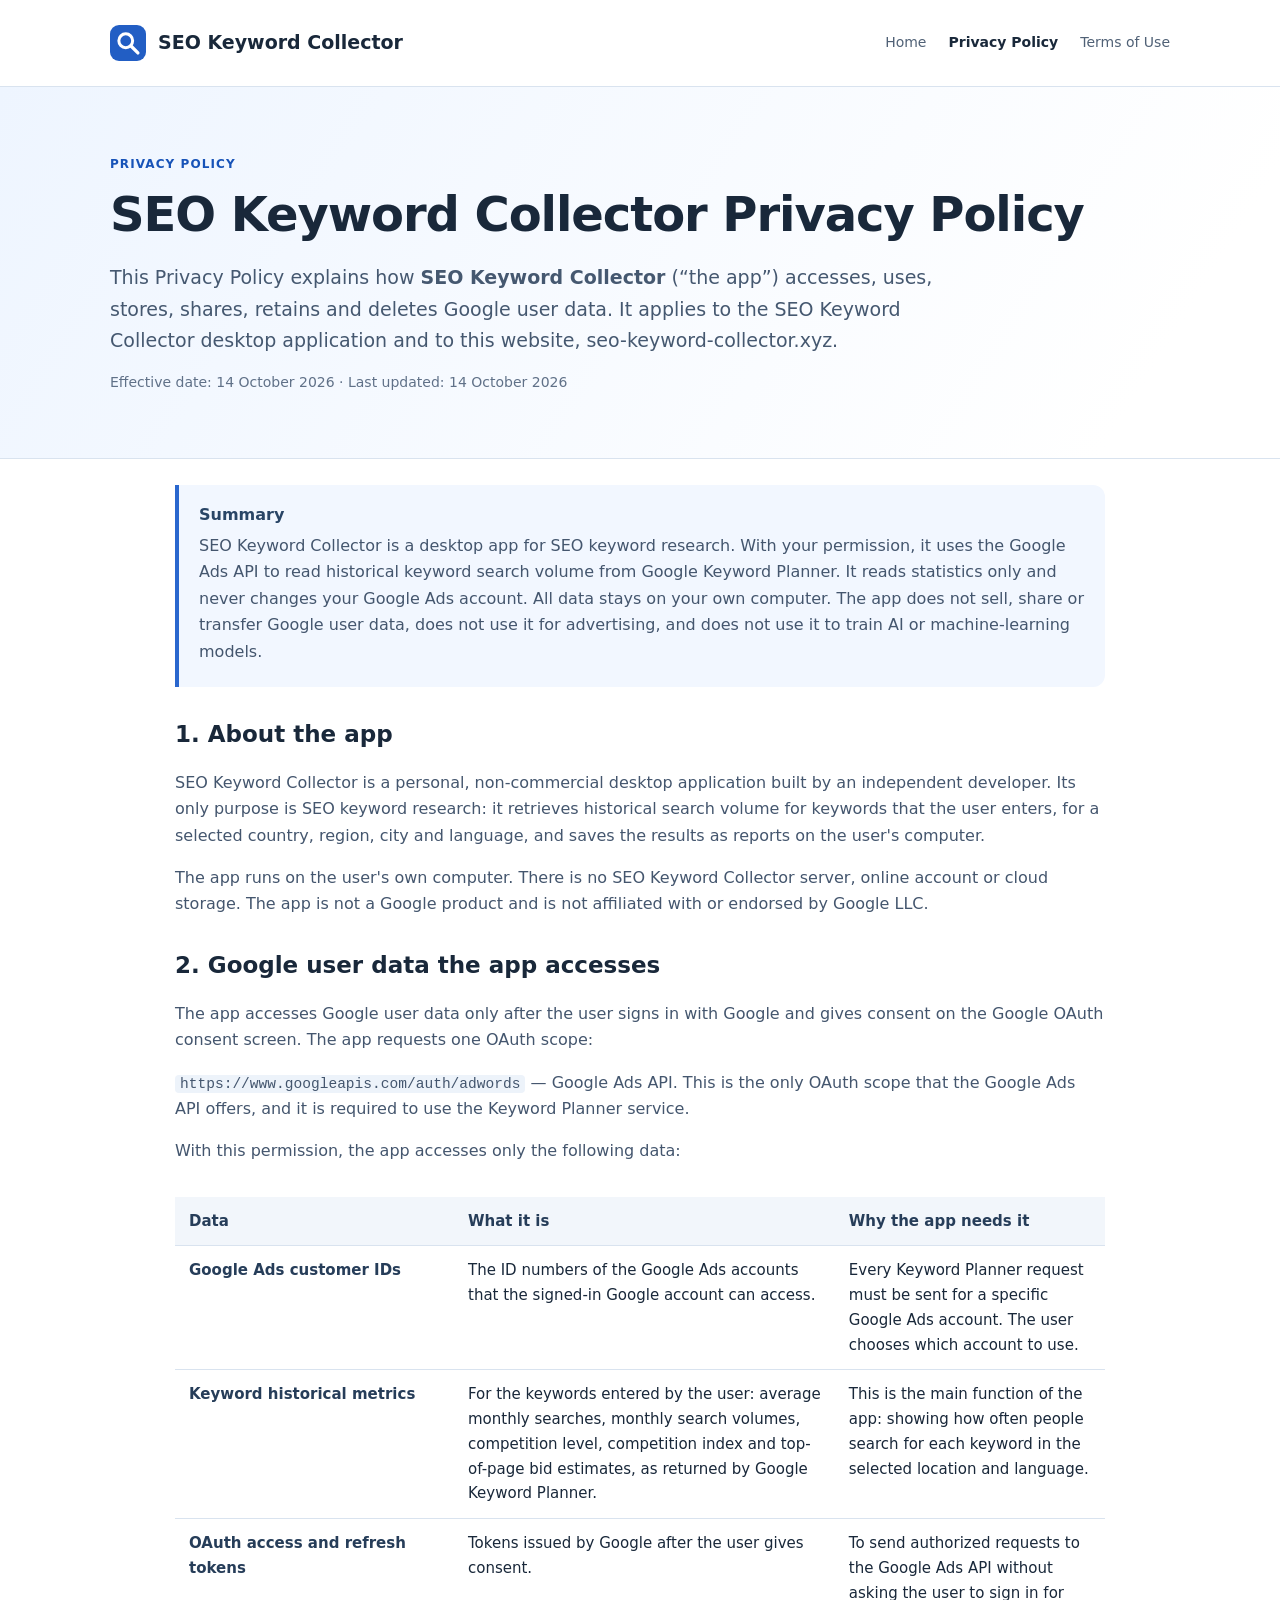
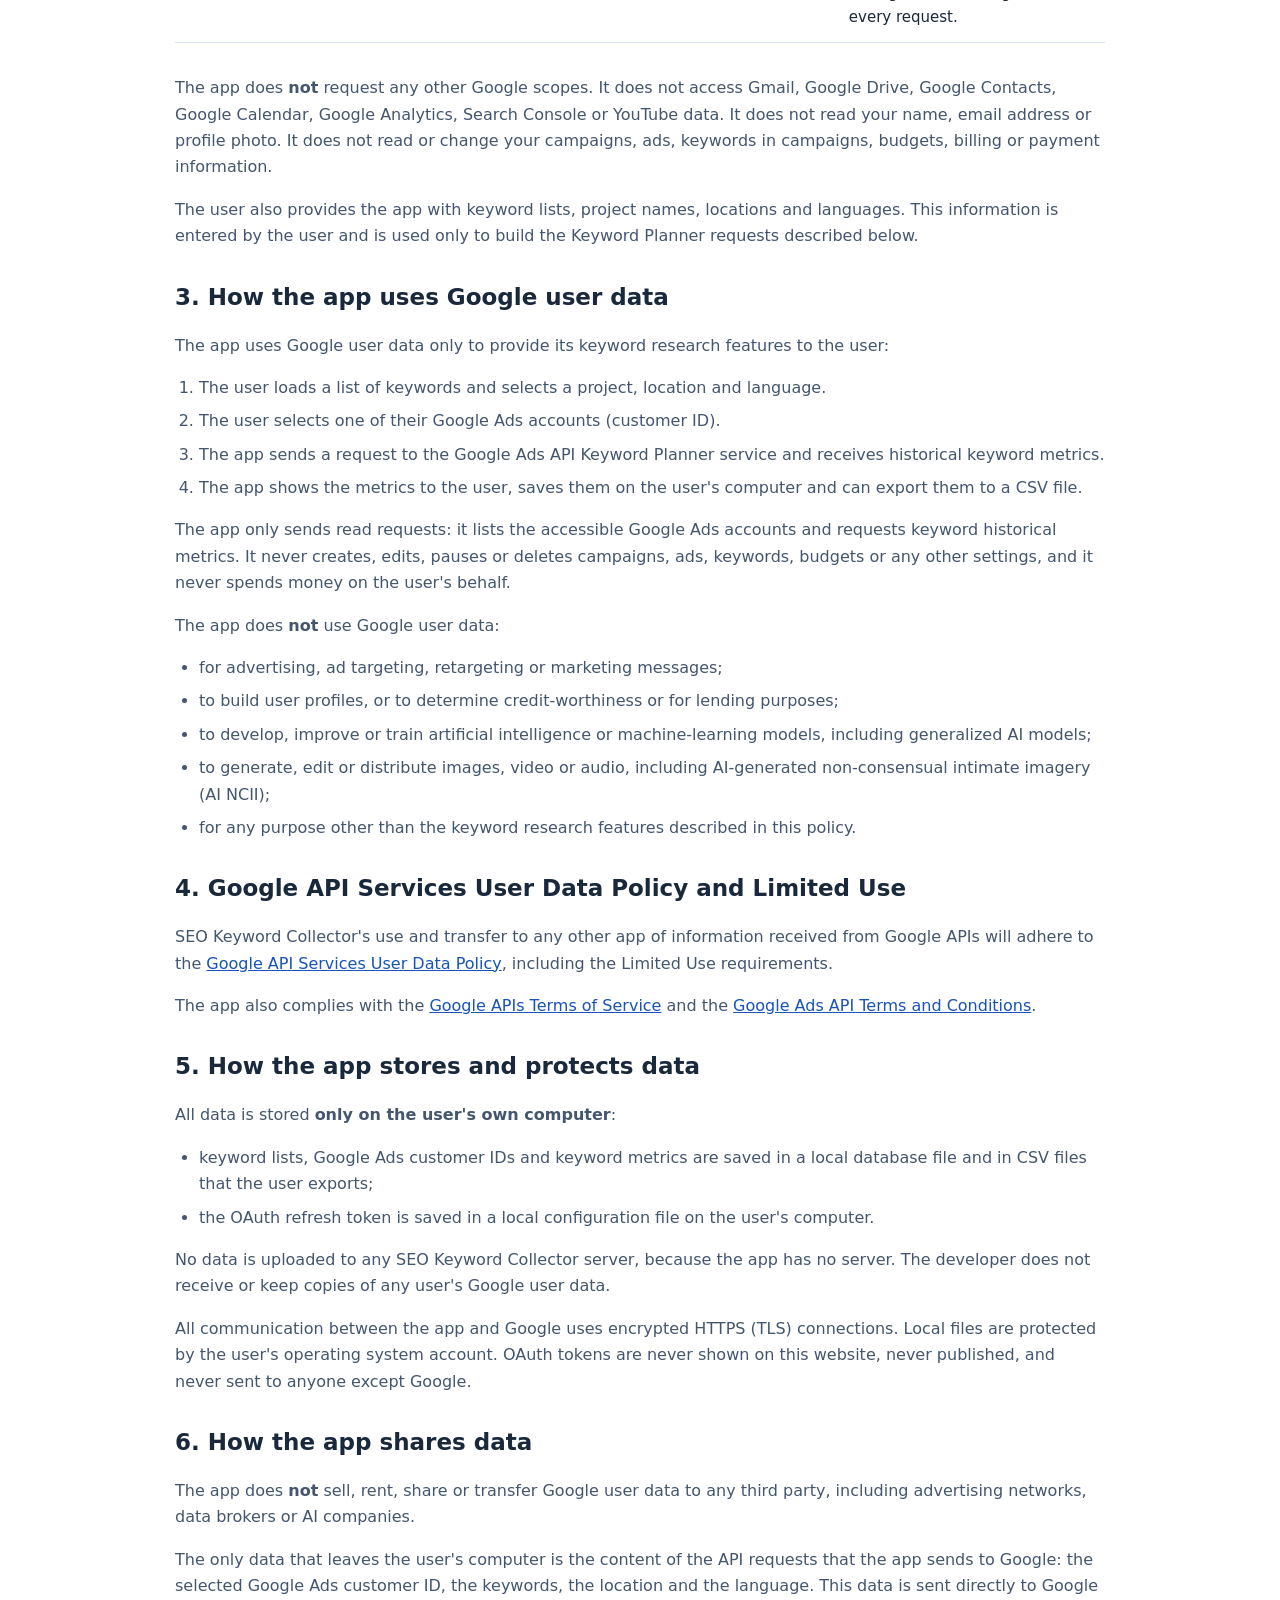
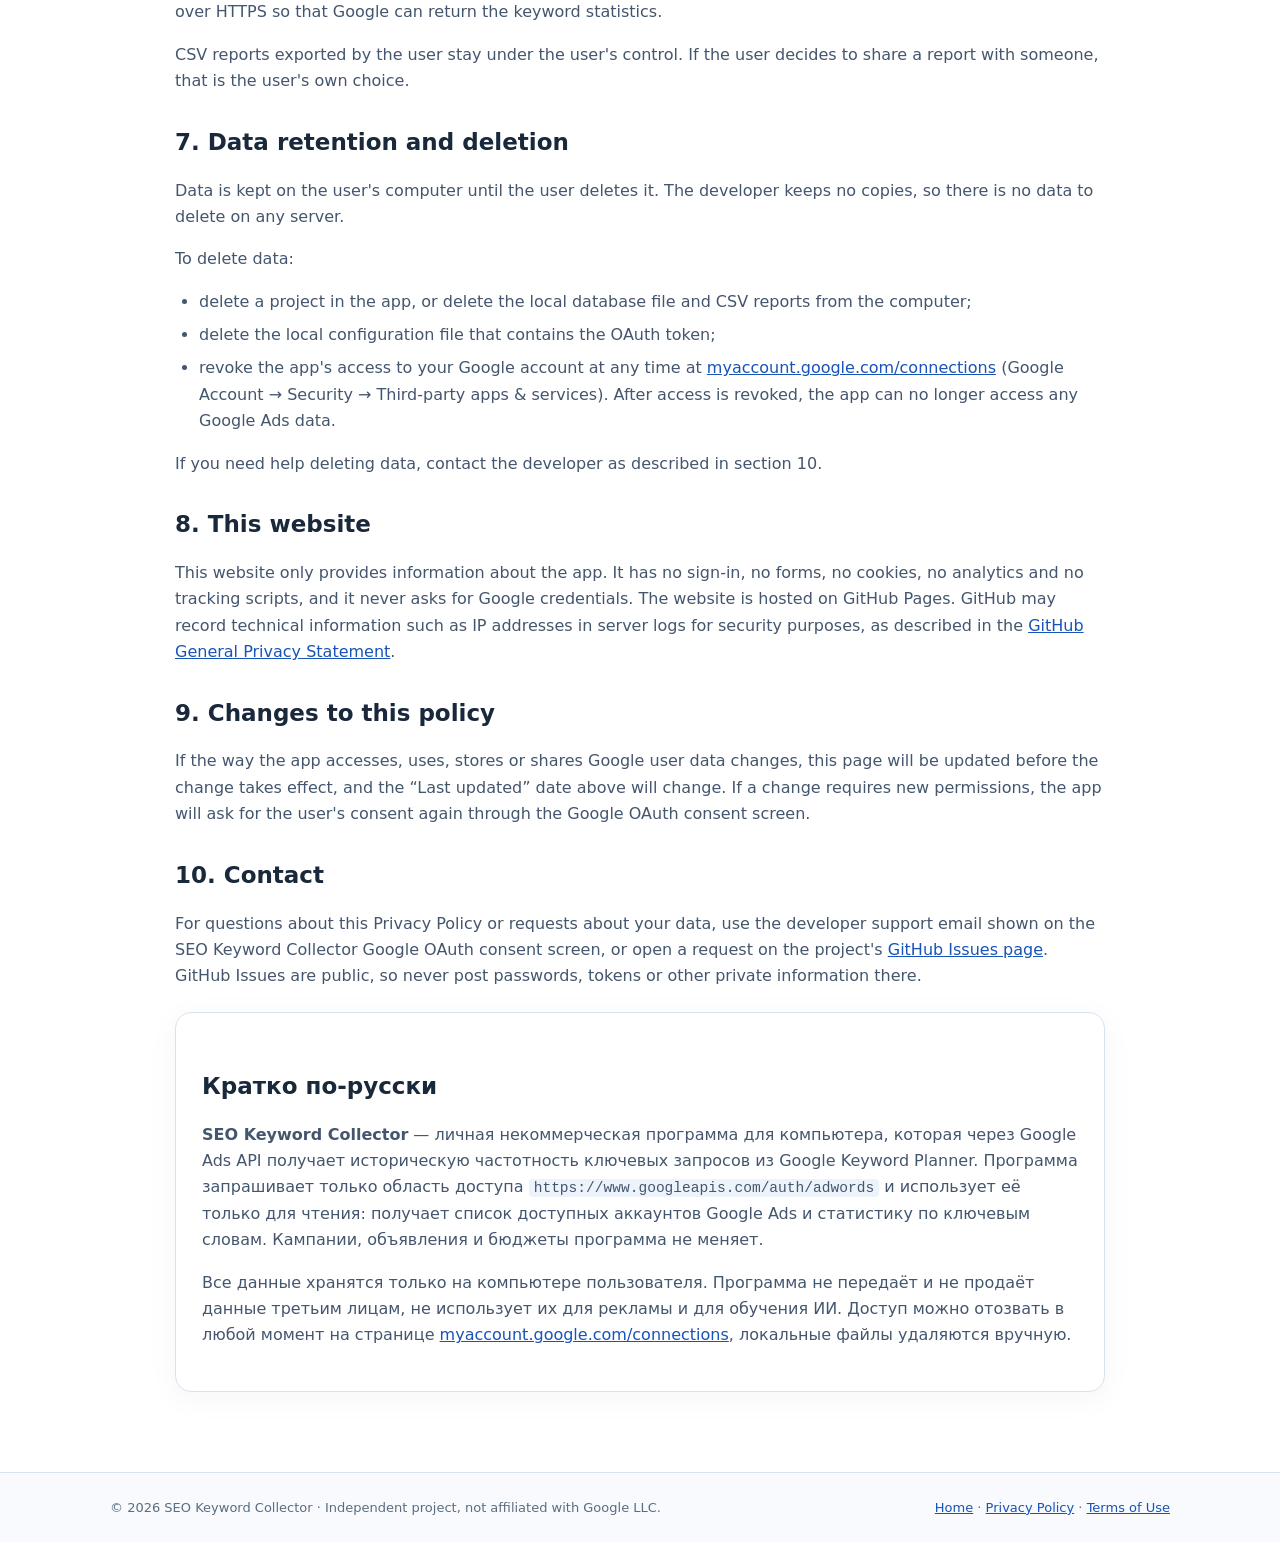
==== commit 79d9bd3f: "Publish user-provided updated privacy.html" ====
--- a/privacy.html
+++ b/privacy.html
@@ -3,67 +3,112 @@
 <head>
 <meta charset="utf-8">
 <meta name="viewport" content="width=device-width, initial-scale=1">
-<meta name="description" content="Detailed privacy policy for SEO Keyword Collector: Google Ads API OAuth scope, exact data requested, purpose, local storage, sharing, retention, deletion and contact.">
+<meta name="description" content="Privacy Policy of SEO Keyword Collector: which Google user data the app accesses through the Google Ads API, how it is used, stored, shared, retained and deleted.">
 <meta name="robots" content="index,follow">
 <link rel="canonical" href="https://seo-keyword-collector.xyz/privacy.html">
-<title>SEO Keyword Collector — Privacy Policy</title>
+<title>Privacy Policy — SEO Keyword Collector</title>
 <link rel="stylesheet" href="/style.css">
-
 </head>
 <body>
 <a class="skip" href="#main">Skip to content</a>
 <header class="site-header"><div class="wrap header-inner">
-<a class="brand" href="/" aria-label="SEO Keyword Collector home"><span class="brand-mark" aria-hidden="true">K</span><span>SEO Keyword Collector</span></a>
-<nav aria-label="Primary navigation"><a href="/">Home</a><a href="/privacy.html">Privacy Policy</a><a href="/terms.html">Terms</a></nav>
+<a class="brand" href="/"><svg class="brand-mark" viewBox="0 0 24 24" aria-hidden="true" focusable="false"><rect width="24" height="24" rx="6" fill="#225ec4"/><circle cx="10.5" cy="10.5" r="4.6" fill="none" stroke="#fff" stroke-width="2"/><path d="M14 14l4.6 4.6" stroke="#fff" stroke-width="2.2" stroke-linecap="round"/></svg><span>SEO Keyword Collector</span></a>
+<nav aria-label="Primary navigation"><a href="/">Home</a><a href="/privacy.html" aria-current="page">Privacy Policy</a><a href="/terms.html">Terms of Use</a></nav>
 </div></header>
 <main id="main">
-<section class="hero"><div class="wrap"><p class="eyebrow">Privacy & Google Ads API</p><h1>SEO Keyword Collector — Privacy Policy</h1>
-<p class="lead">This policy explains exactly what Google user data this personal desktop SEO application is designed to access, why, how it is processed, where it is stored and how it can be deleted.</p>
-<p class="small">Last updated: 14 October 2026</p>
+<section class="hero"><div class="wrap">
+<p class="eyebrow">Privacy Policy</p>
+<h1>SEO Keyword Collector Privacy Policy</h1>
+<p class="lead">This Privacy Policy explains how <strong>SEO Keyword Collector</strong> (“the app”) accesses, uses, stores, shares, retains and deletes Google user data. It applies to the SEO Keyword Collector desktop application and to this website, seo-keyword-collector.xyz.</p>
+<p class="small">Effective date: 14 October 2026 · Last updated: 14 October 2026</p>
 </div></section>
 <div class="wrap prose">
-<div class="notice"><strong>Summary.</strong><p>SEO Keyword Collector is a personal, non-commercial desktop tool for historical search-volume research. The public website does not offer a login or upload form. When the desktop application is connected with Google OAuth, it is intended to use only the Google Ads account and Keyword Planner data needed for keyword analysis. Project data stays locally on the user's device. No Google user data is sold or used for AI training.</p></div>
-<h2>1. Operator, service and contact</h2>
-<p><strong>Application name:</strong> SEO Keyword Collector. It is independently operated as a personal, non-commercial software project and is not affiliated with or endorsed by Google LLC. The application is being configured and is not currently a publicly hosted service. This website provides a public description of its intended functions and data practices.</p>
-<p>To ask general questions or request information about this policy, contact the project owner through <a href="https://github.com/vera28101981/vera28101981.github.io/issues">the project's GitHub Issues page</a>, or the developer support address shown on the Google OAuth consent screen. GitHub issues are public: never post passwords, access tokens, private business information or other sensitive data.</p>
-<h2>2. Which data may be accessed</h2>
-<p>Google data is accessed <strong>only after the owner has provided authorization through Google OAuth</strong> for an account they are permitted to use. The application's intended scope is <code>https://www.googleapis.com/auth/adwords</code> (Google Ads API). The scope itself can permit more than the read operations this application intends to perform.</p>
-<div class="table-wrap"><table><thead><tr><th>Data category</th><th>Source</th><th>Purpose</th></tr></thead><tbody>
-<tr><td>Authorized Google Ads customer identifier</td><td>Google Ads account selected by the user</td><td>Address historical metrics requests to the correct account</td></tr>
-<tr><td>Average monthly searches and monthly trends</td><td>Google Ads Keyword Planner historical metrics API</td><td>Estimate demand and compare historical changes for the selected keywords</td></tr>
-<tr><td>Competition and bid indicators, if returned</td><td>Google Ads Keyword Planner</td><td>Provide optional context for personal SEO planning</td></tr>
-<tr><td>Keywords, project names, locations and languages</td><td>Provided directly by the user</td><td>Define what to query and organize results by personal project</td></tr>
-<tr><td>OAuth tokens and account authorization settings</td><td>Google OAuth authorization flow</td><td>Authenticate Google Ads API requests; not displayed on the public website</td></tr>
+
+<div class="notice"><strong>Summary</strong>
+<p>SEO Keyword Collector is a desktop app for SEO keyword research. With your permission, it uses the Google Ads API to read historical keyword search volume from Google Keyword Planner. It reads statistics only and never changes your Google Ads account. All data stays on your own computer. The app does not sell, share or transfer Google user data, does not use it for advertising, and does not use it to train AI or machine-learning models.</p></div>
+
+<h2 id="about">1. About the app</h2>
+<p>SEO Keyword Collector is a personal, non-commercial desktop application built by an independent developer. Its only purpose is SEO keyword research: it retrieves historical search volume for keywords that the user enters, for a selected country, region, city and language, and saves the results as reports on the user's computer.</p>
+<p>The app runs on the user's own computer. There is no SEO Keyword Collector server, online account or cloud storage. The app is not a Google product and is not affiliated with or endorsed by Google LLC.</p>
+
+<h2 id="data-accessed">2. Google user data the app accesses</h2>
+<p>The app accesses Google user data only after the user signs in with Google and gives consent on the Google OAuth consent screen. The app requests one OAuth scope:</p>
+<p><code>https://www.googleapis.com/auth/adwords</code> — Google Ads API. This is the only OAuth scope that the Google Ads API offers, and it is required to use the Keyword Planner service.</p>
+<p>With this permission, the app accesses only the following data:</p>
+<div class="table-wrap"><table>
+<thead><tr><th>Data</th><th>What it is</th><th>Why the app needs it</th></tr></thead>
+<tbody>
+<tr><td>Google Ads customer IDs</td><td>The ID numbers of the Google Ads accounts that the signed-in Google account can access.</td><td>Every Keyword Planner request must be sent for a specific Google Ads account. The user chooses which account to use.</td></tr>
+<tr><td>Keyword historical metrics</td><td>For the keywords entered by the user: average monthly searches, monthly search volumes, competition level, competition index and top-of-page bid estimates, as returned by Google Keyword Planner.</td><td>This is the main function of the app: showing how often people search for each keyword in the selected location and language.</td></tr>
+<tr><td>OAuth access and refresh tokens</td><td>Tokens issued by Google after the user gives consent.</td><td>To send authorized requests to the Google Ads API without asking the user to sign in for every request.</td></tr>
 </tbody></table></div>
-<p>The app does not request access to Gmail messages, Google Drive files, Google Contacts, calendars, browser history or private Search Console properties. The intended API calls are for historical keyword planning statistics, not to create ads, edit campaigns or change budgets.</p>
-<h2>3. How and why the data is used</h2>
+<p>The app does <strong>not</strong> request any other Google scopes. It does not access Gmail, Google Drive, Google Contacts, Google Calendar, Google Analytics, Search Console or YouTube data. It does not read your name, email address or profile photo. It does not read or change your campaigns, ads, keywords in campaigns, budgets, billing or payment information.</p>
+<p>The user also provides the app with keyword lists, project names, locations and languages. This information is entered by the user and is used only to build the Keyword Planner requests described below.</p>
+
+<h2 id="data-use">3. How the app uses Google user data</h2>
+<p>The app uses Google user data only to provide its keyword research features to the user:</p>
 <ol>
-<li>The user imports or enters their own list of keyword phrases, and chooses a project, target geography and language.</li>
-<li>The user explicitly authorizes their Google Ads account through Google's OAuth interface.</li>
-<li>The tool uses the authorized account and the supplied keyword/targeting settings to request aggregate historical keyword metrics from Google Ads API.</li>
-<li>The tool associates returned statistics with the original keyword/project and provides local analysis or CSV export.</li>
+<li>The user loads a list of keywords and selects a project, location and language.</li>
+<li>The user selects one of their Google Ads accounts (customer ID).</li>
+<li>The app sends a request to the Google Ads API Keyword Planner service and receives historical keyword metrics.</li>
+<li>The app shows the metrics to the user, saves them on the user's computer and can export them to a CSV file.</li>
 </ol>
-<p>Google user data is used <strong>solely to provide the keyword-research functionality described above</strong>. It is not used to profile individual users, target advertisements, send marketing messages, train general-purpose AI models or create synthetic media. The tool does not generate or alter intimate images.</p>
-<h2>4. Sharing and third parties</h2>
-<p>The tool is designed to communicate with <strong>Google Ads API</strong> over HTTPS to retrieve the user's requested statistics. User-provided keywords, selected locations and language settings are sent to Google as part of these API requests. Historical metrics are returned by Google to the authorized user's device.</p>
-<p><strong>No separate hosted SEO Keyword Collector backend is used.</strong> The project operator does not sell, rent, or transfer Google user data to advertising networks, data brokers or unrelated third parties. Exported CSV reports remain under the user's control; if the user manually shares them, that sharing is their own decision.</p>
-<p>The public information website is hosted on <strong>GitHub Pages</strong>. It has no login or data upload forms, and its source contains no analytics pixels or tracking scripts. GitHub may process technical web access logs under <a href="https://docs.github.com/en/site-policy/privacy-policies/github-general-privacy-statement">GitHub's privacy terms</a>; the website operator does not receive Google Ads OAuth credentials through these public pages.</p>
-<h2>5. Local storage and security</h2>
-<p>The desktop application is designed to keep keyword lists, project configuration and returned metrics locally, including a SQLite database and CSV files on the user's device. OAuth settings or refresh tokens, if retained to allow future requests, are also local to the user's environment. They are not intended to be published to GitHub or written into site HTML.</p>
-<p>The user's device and file permissions protect locally saved files. Users should not publish OAuth credentials or share them with other people. API requests use HTTPS. Because the tool is still under development, these statements describe the intended processing model; the implemented tool must be kept consistent with this policy before real account data is used.</p>
-<h2>6. Retention, control and deletion</h2>
-<p>Keyword lists, historical metrics, exported CSV reports and local project settings are retained on the user's device until the user deletes them. No independent server-side archive is operated by SEO Keyword Collector. To remove data, the user can delete the relevant local CSV files, project database and configuration/credential files from their computer.</p>
-<p>Google access can be withdrawn through <a href="https://myaccount.google.com/connections">Google Account → Third-party connections</a>. Revocation prevents further authorized API requests until the user grants access again, but it does not automatically delete any local CSV reports or database files. Those need to be removed separately.</p>
-<h2>7. Data minimization, limited use and changes</h2>
-<p>Only Google Ads data necessary to support the described keyword-research features is intended to be requested and used. The project will not request permissions for unrelated Google services. Use and transfer of information from Google APIs must comply with the <a href="https://developers.google.com/terms/api-services-user-data-policy">Google API Services User Data Policy</a>, including the Limited Use requirements where applicable.</p>
-<p>If the tool's collection, storage, sharing or use of Google data changes, this privacy policy must be updated before the new use is introduced, and users must be informed and asked for any required consent. This policy should remain consistent with both the application and its OAuth consent screen.</p>
-<h2>8. Privacy contact and website access</h2>
-<p>Privacy questions may be submitted via the project's <a href="https://github.com/vera28101981/vera28101981.github.io/issues">GitHub contact page</a> without including sensitive details, or by using the support email listed in the OAuth consent screen. This Privacy Policy, the <a href="/">homepage</a>, and <a href="/terms.html">Terms of Use</a> are available to everyone without signing in.</p>
+<p>The app only sends read requests: it lists the accessible Google Ads accounts and requests keyword historical metrics. It never creates, edits, pauses or deletes campaigns, ads, keywords, budgets or any other settings, and it never spends money on the user's behalf.</p>
+<p>The app does <strong>not</strong> use Google user data:</p>
+<ul>
+<li>for advertising, ad targeting, retargeting or marketing messages;</li>
+<li>to build user profiles, or to determine credit-worthiness or for lending purposes;</li>
+<li>to develop, improve or train artificial intelligence or machine-learning models, including generalized AI models;</li>
+<li>to generate, edit or distribute images, video or audio, including AI-generated non-consensual intimate imagery (AI NCII);</li>
+<li>for any purpose other than the keyword research features described in this policy.</li>
+</ul>
+
+<h2 id="limited-use">4. Google API Services User Data Policy and Limited Use</h2>
+<p>SEO Keyword Collector's use and transfer to any other app of information received from Google APIs will adhere to the <a href="https://developers.google.com/terms/api-services-user-data-policy">Google API Services User Data Policy</a>, including the Limited Use requirements.</p>
+<p>The app also complies with the <a href="https://developers.google.com/terms">Google APIs Terms of Service</a> and the <a href="https://developers.google.com/google-ads/api/terms">Google Ads API Terms and Conditions</a>.</p>
+
+<h2 id="storage">5. How the app stores and protects data</h2>
+<p>All data is stored <strong>only on the user's own computer</strong>:</p>
+<ul>
+<li>keyword lists, Google Ads customer IDs and keyword metrics are saved in a local database file and in CSV files that the user exports;</li>
+<li>the OAuth refresh token is saved in a local configuration file on the user's computer.</li>
+</ul>
+<p>No data is uploaded to any SEO Keyword Collector server, because the app has no server. The developer does not receive or keep copies of any user's Google user data.</p>
+<p>All communication between the app and Google uses encrypted HTTPS (TLS) connections. Local files are protected by the user's operating system account. OAuth tokens are never shown on this website, never published, and never sent to anyone except Google.</p>
+
+<h2 id="sharing">6. How the app shares data</h2>
+<p>The app does <strong>not</strong> sell, rent, share or transfer Google user data to any third party, including advertising networks, data brokers or AI companies.</p>
+<p>The only data that leaves the user's computer is the content of the API requests that the app sends to Google: the selected Google Ads customer ID, the keywords, the location and the language. This data is sent directly to Google over HTTPS so that Google can return the keyword statistics.</p>
+<p>CSV reports exported by the user stay under the user's control. If the user decides to share a report with someone, that is the user's own choice.</p>
+
+<h2 id="retention">7. Data retention and deletion</h2>
+<p>Data is kept on the user's computer until the user deletes it. The developer keeps no copies, so there is no data to delete on any server.</p>
+<p>To delete data:</p>
+<ul>
+<li>delete a project in the app, or delete the local database file and CSV reports from the computer;</li>
+<li>delete the local configuration file that contains the OAuth token;</li>
+<li>revoke the app's access to your Google account at any time at <a href="https://myaccount.google.com/connections">myaccount.google.com/connections</a> (Google Account → Security → Third-party apps &amp; services). After access is revoked, the app can no longer access any Google Ads data.</li>
+</ul>
+<p>If you need help deleting data, contact the developer as described in section 10.</p>
+
+<h2 id="website">8. This website</h2>
+<p>This website only provides information about the app. It has no sign-in, no forms, no cookies, no analytics and no tracking scripts, and it never asks for Google credentials. The website is hosted on GitHub Pages. GitHub may record technical information such as IP addresses in server logs for security purposes, as described in the <a href="https://docs.github.com/en/site-policy/privacy-policies/github-general-privacy-statement">GitHub General Privacy Statement</a>.</p>
+
+<h2 id="changes">9. Changes to this policy</h2>
+<p>If the way the app accesses, uses, stores or shares Google user data changes, this page will be updated before the change takes effect, and the “Last updated” date above will change. If a change requires new permissions, the app will ask for the user's consent again through the Google OAuth consent screen.</p>
+
+<h2 id="contact">10. Contact</h2>
+<p>For questions about this Privacy Policy or requests about your data, use the developer support email shown on the SEO Keyword Collector Google OAuth consent screen, or open a request on the project's <a href="https://github.com/vera28101981/vera28101981.github.io/issues">GitHub Issues page</a>. GitHub Issues are public, so never post passwords, tokens or other private information there.</p>
+
 <div class="panel"><h2>Кратко по-русски</h2>
-<p><strong>SEO Keyword Collector</strong> — личная некоммерческая программа для анализа исторической частотности через Google Ads API. После согласия владельца через Google OAuth программа получает доступ к выбранному Google Ads-аккаунту (идентификатору клиента) и агрегированной статистике Keyword Planner: средней и помесячной частотности, конкуренции и другим доступным метрикам.</p>
-<p>Ключевые слова, регион и язык задаёт сам пользователь. Для запроса статистики они передаются в Google Ads API. Результаты и настройки планируется хранить локально на компьютере, а не на сервере проекта. Данные не продаются, не используются для рекламы и обучения ИИ. Доступ можно отозвать в настройках аккаунта Google; локальные CSV, базу данных и файлы учётных данных пользователь удаляет самостоятельно.</p>
-<p>Этот сайт не требует авторизации. Для обращений используй <a href="https://github.com/vera28101981/vera28101981.github.io/issues">GitHub Issues</a> без передачи личных данных либо email поддержки, указанный на экране Google OAuth.</p>
-</div></div></main><footer class="footer"><div class="wrap footer-inner">
-<p>© 2026 SEO Keyword Collector · Independent personal software project; not affiliated with Google LLC.</p>
+<p><strong>SEO Keyword Collector</strong> — личная некоммерческая программа для компьютера, которая через Google Ads API получает историческую частотность ключевых запросов из Google Keyword Planner. Программа запрашивает только область доступа <code>https://www.googleapis.com/auth/adwords</code> и использует её только для чтения: получает список доступных аккаунтов Google Ads и статистику по ключевым словам. Кампании, объявления и бюджеты программа не меняет.</p>
+<p>Все данные хранятся только на компьютере пользователя. Программа не передаёт и не продаёт данные третьим лицам, не использует их для рекламы и для обучения ИИ. Доступ можно отозвать в любой момент на странице <a href="https://myaccount.google.com/connections">myaccount.google.com/connections</a>, локальные файлы удаляются вручную.</p>
+</div>
+</div>
+</main>
+<footer class="footer"><div class="wrap footer-inner">
+<p>© 2026 SEO Keyword Collector · Independent project, not affiliated with Google LLC.</p>
 <p><a href="/">Home</a><span aria-hidden="true"> · </span><a href="/privacy.html">Privacy Policy</a><span aria-hidden="true"> · </span><a href="/terms.html">Terms of Use</a></p>
-</div></footer></body></html>+</div></footer>
+</body>
+</html>
--- a/style.css
+++ b/style.css
@@ -12,14 +12,18 @@
 .site-header{border-bottom:1px solid var(--line);background:#fff}
 .header-inner{display:flex;align-items:center;justify-content:space-between;min-height:86px;gap:20px}
 .brand{text-decoration:none;color:var(--text);font-size:19px;font-weight:750;display:flex;gap:12px;align-items:center}
-.brand-mark{width:36px;height:36px;background:#225ec4;color:#fff;display:grid;place-items:center;border-radius:10px}
+.brand-mark{width:36px;height:36px;flex:none;display:block}
 nav{display:flex;gap:22px;align-items:center;flex-wrap:wrap}
 nav a{text-decoration:none;font-size:14px;color:var(--sub)}
 .hero{background:linear-gradient(122deg,#eef5ff 0%,#fff 88%);border-bottom:1px solid var(--line);padding:56px 0 50px}
 .eyebrow{font-weight:750;letter-spacing:.09em;text-transform:uppercase;font-size:12px;color:var(--blue)}
 h1{font-size:clamp(32px,4vw,48px);line-height:1.16;letter-spacing:-.022em;margin:12px 0 20px}
 .lead{max-width:840px;color:#455870;font-size:19px;line-height:1.65}
-.hero .lead{margin:0 0 20px}
+.hero .lead{margin:0 0 14px}
+.lead-sub{max-width:840px;color:#455870;font-size:17px;margin:0 0 20px}
+nav a[aria-current=page]{color:var(--text);font-weight:650}
+.panel ul{padding-left:22px;color:var(--sub)}
+.panel li{margin:6px 0}
 .pill{display:inline-block;font-size:13px;background:#fff;border:1px solid #cbdef6;border-radius:20px;padding:5px 12px;color:#335986}
 main{padding-bottom:58px}
 .section{padding:38px 0 6px}
